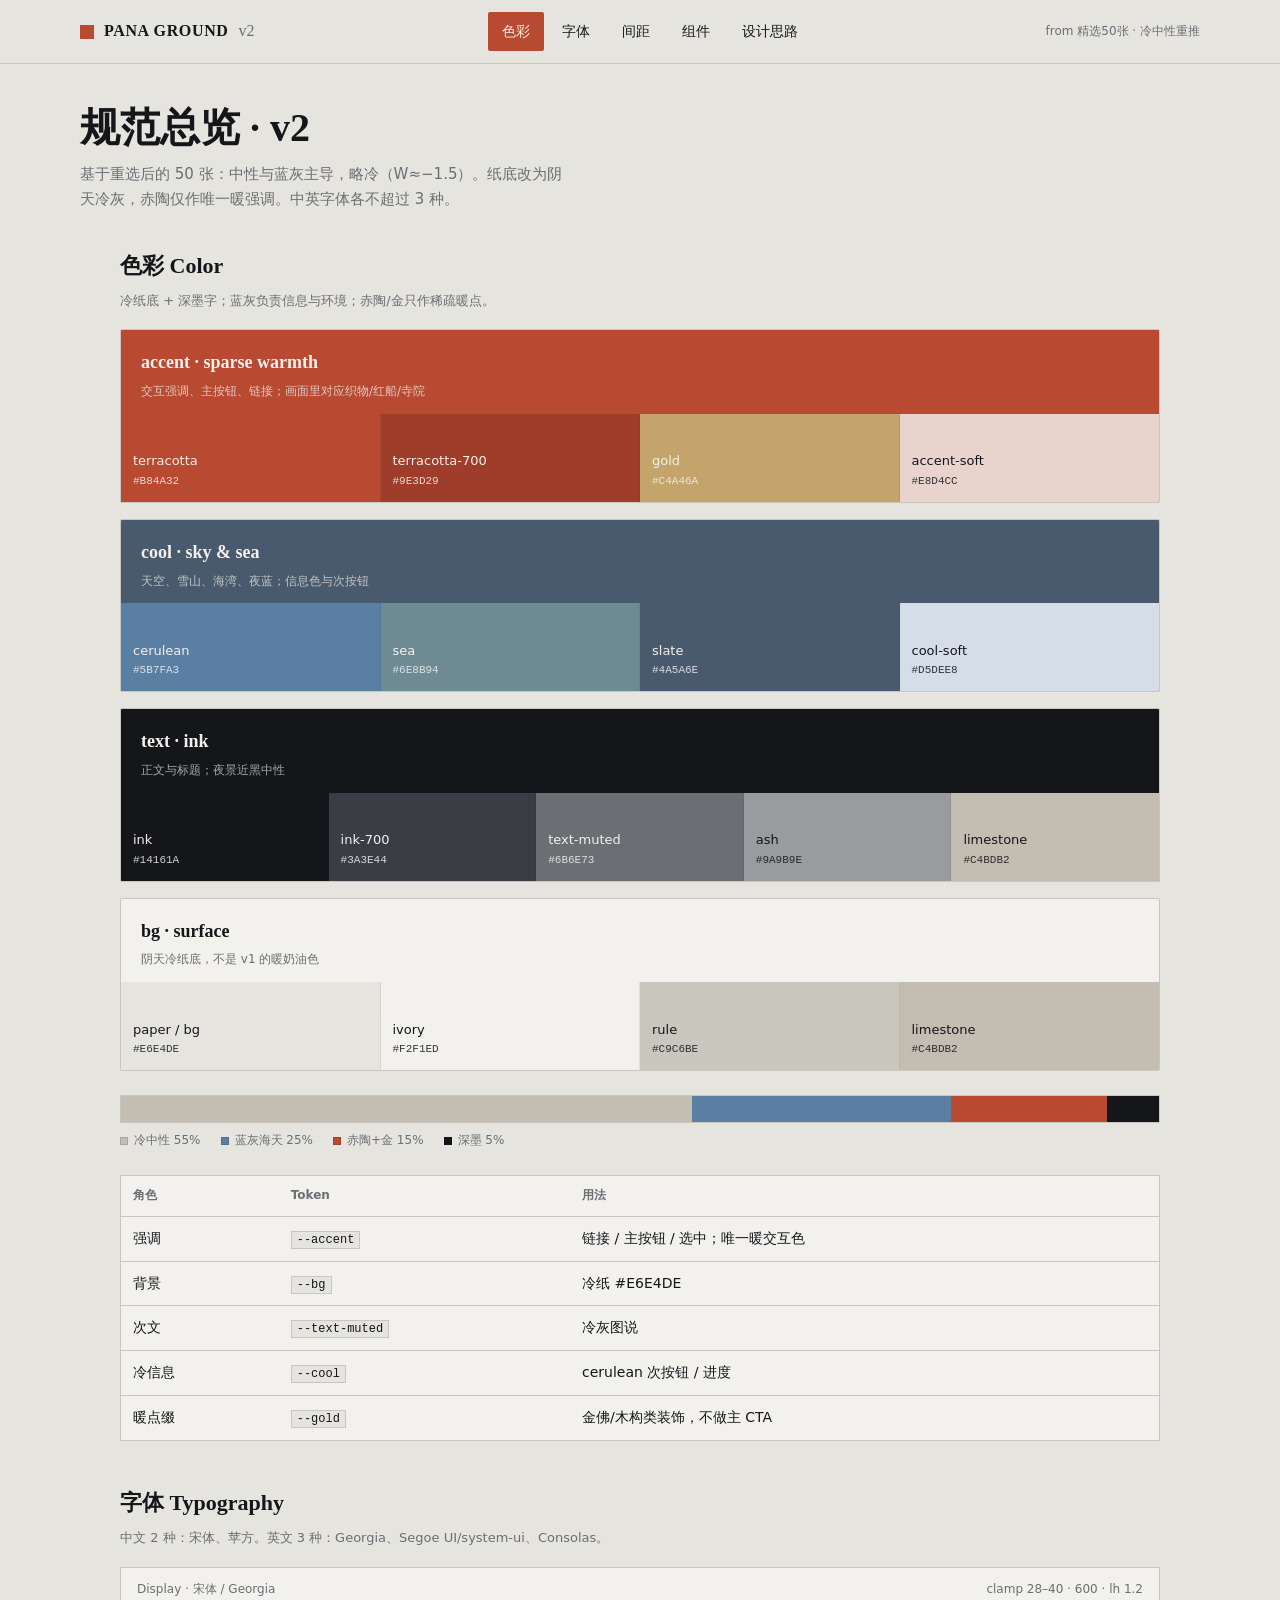
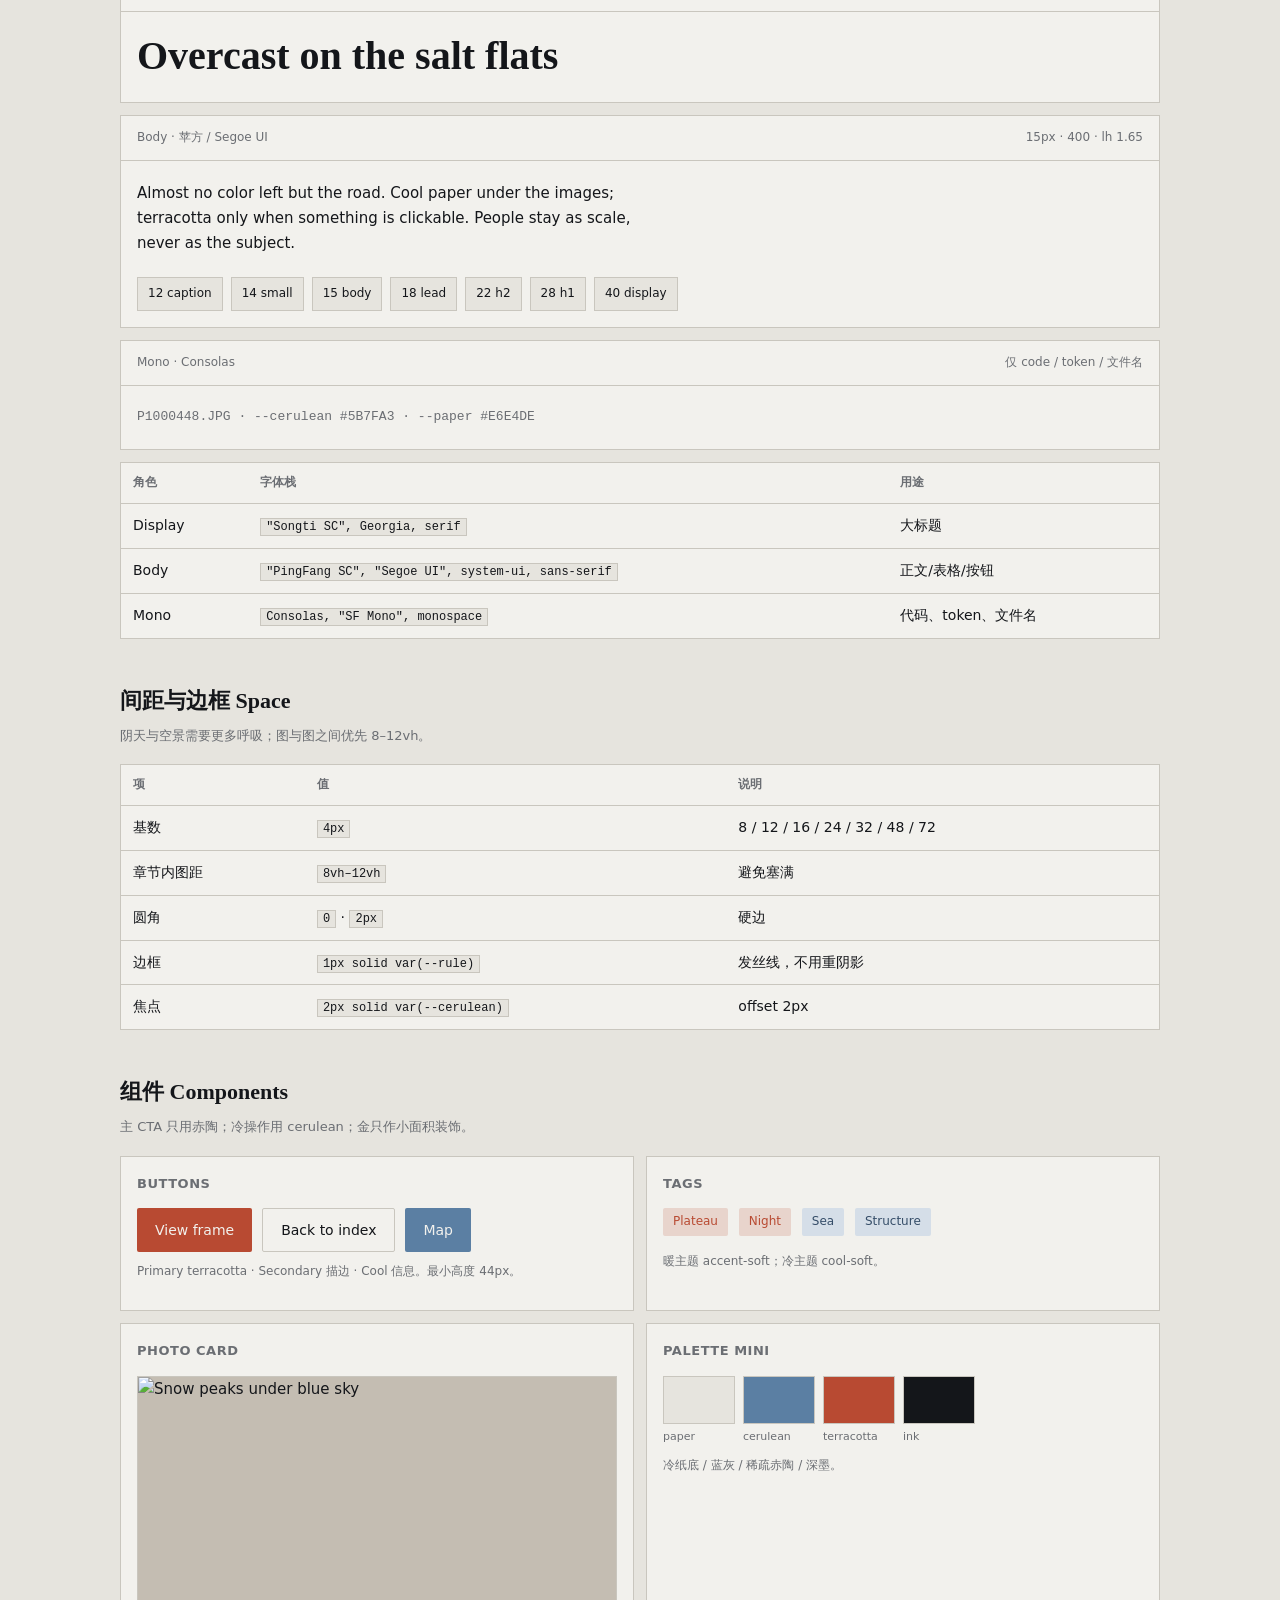
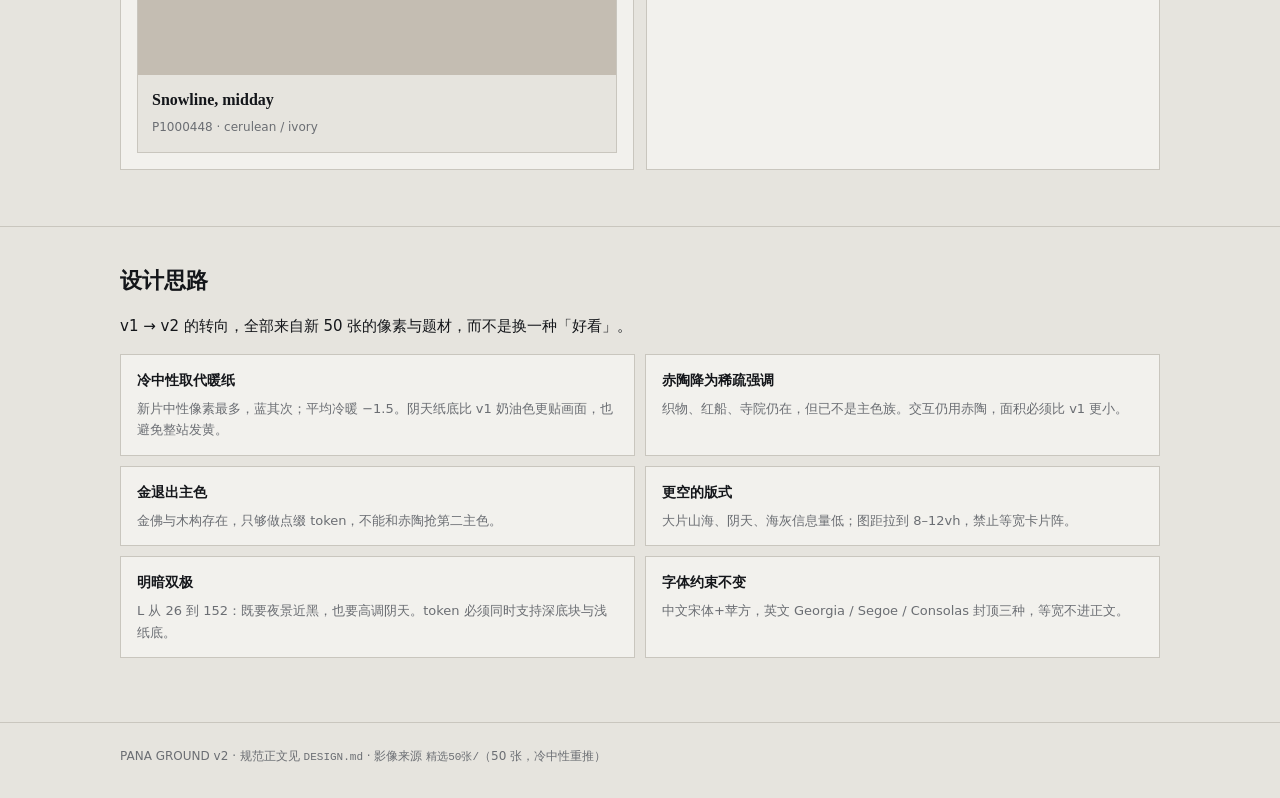
==== design-system.html @ 98caa3ed "Publish portfolio site and PANA GROUND design system Share the dual-column portfolio, design tokens," ====
<!DOCTYPE html>
<html lang="zh-CN">
  <head>
    <meta charset="UTF-8" />
    <meta name="viewport" content="width=device-width, initial-scale=1" />
    <title>PANA GROUND v2 — Design System</title>
    <style>
      /* 中文 ≤3：宋体、苹方；英文 ≤3：Georgia、Segoe UI/system-ui、Consolas */
      :root {
        --ink: #14161a;
        --paper: #e6e4de;
        --ash: #9a9b9e;
        --limestone: #c4bdb2;
        --terracotta: #b84a32;
        --gold: #c4a46a;
        --cerulean: #5b7fa3;
        --sea: #6e8b94;
        --slate: #4a5a6e;
        --ivory: #f2f1ed;
        --text-muted: #6b6e73;
        --rule: #c9c6be;
        --accent-soft: #e8d4cc;
        --cool-soft: #d5dee8;

        --font-display: "Songti SC", Georgia, serif;
        --font-body: "PingFang SC", "Segoe UI", system-ui, sans-serif;
        --font-mono: Consolas, "SF Mono", ui-monospace, monospace;
      }

      * {
        box-sizing: border-box;
      }
      html {
        scroll-behavior: smooth;
      }
      @media (prefers-reduced-motion: reduce) {
        html {
          scroll-behavior: auto;
        }
        *,
        *::before,
        *::after {
          animation: none !important;
          transition: none !important;
        }
      }

      body {
        margin: 0;
        background: var(--paper);
        color: var(--ink);
        font-family: var(--font-body);
        font-size: 15px;
        line-height: 1.65;
        -webkit-font-smoothing: antialiased;
      }

      a {
        color: var(--terracotta);
        text-underline-offset: 3px;
      }
      a:focus-visible,
      button:focus-visible {
        outline: 2px solid var(--cerulean);
        outline-offset: 2px;
      }

      .wrap {
        max-width: 1120px;
        margin: 0 auto;
        padding: 0 20px;
      }
      @media (min-width: 768px) {
        .wrap {
          padding: 0 40px;
        }
      }

      .appbar {
        position: sticky;
        top: 0;
        z-index: 30;
        background: rgba(230, 228, 222, 0.96);
        backdrop-filter: blur(10px);
        border-bottom: 1px solid var(--rule);
      }
      .appbar-inner {
        display: flex;
        align-items: center;
        justify-content: space-between;
        gap: 16px;
        padding: 12px 0;
        flex-wrap: wrap;
      }
      .brand {
        display: flex;
        align-items: center;
        gap: 10px;
        font-family: var(--font-display);
        font-size: 16px;
        font-weight: 600;
        letter-spacing: 0.04em;
      }
      .brand-mark {
        width: 14px;
        height: 14px;
        background: var(--terracotta);
      }
      .tabs {
        display: flex;
        gap: 4px;
        flex-wrap: wrap;
      }
      .tabs a {
        font-size: 14px;
        color: var(--ink);
        text-decoration: none;
        padding: 8px 14px;
        border-radius: 2px;
        min-height: 36px;
        display: inline-flex;
        align-items: center;
      }
      .tabs a:hover {
        background: rgba(20, 22, 26, 0.06);
      }
      .tabs a.is-active {
        background: var(--terracotta);
        color: var(--ivory);
      }
      .appbar-note {
        font-size: 12px;
        color: var(--text-muted);
      }

      .page-head {
        padding: 40px 0 28px;
      }
      .page-head h1 {
        font-family: var(--font-display);
        font-size: clamp(28px, 5vw, 40px);
        font-weight: 600;
        margin: 0 0 10px;
        line-height: 1.2;
      }
      .page-head p {
        margin: 0;
        color: var(--text-muted);
        max-width: 52ch;
      }

      .band {
        border: 1px solid var(--rule);
        border-radius: 2px;
        margin-bottom: 16px;
        overflow: hidden;
        background: var(--ivory);
      }
      .band-head {
        padding: 18px 20px 12px;
        font-family: var(--font-display);
        font-size: 18px;
        font-weight: 600;
      }
      .band-head small {
        display: block;
        margin-top: 4px;
        font-family: var(--font-body);
        font-size: 12px;
        font-weight: 400;
        color: var(--text-muted);
      }
      .band-strip {
        display: flex;
        flex-wrap: wrap;
        gap: 0;
      }
      .chip {
        flex: 1 1 110px;
        min-width: 110px;
        min-height: 88px;
        padding: 14px 12px 12px;
        display: flex;
        flex-direction: column;
        justify-content: flex-end;
        gap: 2px;
        border-right: 1px solid rgba(20, 22, 26, 0.08);
      }
      .chip:last-child {
        border-right: none;
      }
      .chip-name {
        font-size: 13px;
        font-weight: 500;
        line-height: 1.25;
      }
      .chip-hex {
        font-family: var(--font-mono);
        font-size: 11px;
        opacity: 0.85;
      }
      .chip.on-dark {
        color: var(--ivory);
      }
      .chip.on-light {
        color: var(--ink);
      }

      .band.warm {
        background: var(--terracotta);
      }
      .band.warm .band-head {
        color: var(--ivory);
      }
      .band.warm .band-head small {
        color: rgba(242, 241, 237, 0.75);
      }

      .band.ink {
        background: #14161a;
      }
      .band.ink .band-head {
        color: var(--ivory);
      }
      .band.ink .band-head small {
        color: rgba(242, 241, 237, 0.65);
      }

      .band.cool {
        background: var(--slate);
      }
      .band.cool .band-head {
        color: var(--ivory);
      }
      .band.cool .band-head small {
        color: rgba(242, 241, 237, 0.7);
      }

      .band.neutral {
        background: var(--ivory);
      }
      .band.neutral .band-head {
        color: var(--ink);
      }

      .ratio-bar {
        display: flex;
        height: 28px;
        border: 1px solid var(--rule);
        margin: 24px 0 8px;
        overflow: hidden;
      }
      .ratio-labels {
        display: flex;
        flex-wrap: wrap;
        gap: 12px 20px;
        font-size: 12px;
        color: var(--text-muted);
      }
      .dot {
        display: inline-block;
        width: 8px;
        height: 8px;
        margin-right: 6px;
        border: 1px solid rgba(20, 22, 26, 0.15);
        vertical-align: middle;
      }

      section.block {
        padding: 36px 0 8px;
      }
      .section-title {
        font-family: var(--font-display);
        font-size: 22px;
        font-weight: 600;
        margin: 0 0 6px;
      }
      .section-sub {
        margin: 0 0 18px;
        color: var(--text-muted);
        font-size: 13px;
      }

      .type-block {
        border: 1px solid var(--rule);
        background: var(--ivory);
        margin-bottom: 12px;
      }
      .type-block-head {
        display: flex;
        justify-content: space-between;
        gap: 12px;
        flex-wrap: wrap;
        padding: 12px 16px;
        border-bottom: 1px solid var(--rule);
        font-size: 12px;
        color: var(--text-muted);
      }
      .type-block-body {
        padding: 20px 16px 22px;
      }
      .sample-display {
        font-family: var(--font-display);
        font-size: clamp(28px, 4vw, 40px);
        font-weight: 600;
        line-height: 1.2;
        margin: 0;
      }
      .sample-body {
        margin: 0;
        max-width: 56ch;
      }
      .sample-mono {
        margin: 0;
        font-family: var(--font-mono);
        font-size: 13px;
        color: var(--text-muted);
      }
      .scale-row {
        display: flex;
        flex-wrap: wrap;
        gap: 8px;
        padding: 0 16px 16px;
      }
      .scale-row span {
        font-size: 12px;
        border: 1px solid var(--rule);
        padding: 6px 10px;
        background: var(--paper);
      }

      .grid-2 {
        display: grid;
        grid-template-columns: 1fr;
        gap: 12px;
      }
      @media (min-width: 800px) {
        .grid-2 {
          grid-template-columns: 1fr 1fr;
        }
      }
      .panel {
        border: 1px solid var(--rule);
        background: var(--ivory);
        padding: 16px;
      }
      .panel h3 {
        margin: 0 0 14px;
        font-size: 13px;
        font-weight: 600;
        letter-spacing: 0.04em;
        color: var(--text-muted);
      }
      .btn-row {
        display: flex;
        flex-wrap: wrap;
        gap: 10px;
      }
      .btn {
        appearance: none;
        border: none;
        cursor: pointer;
        font-family: var(--font-body);
        font-size: 14px;
        padding: 10px 18px;
        min-height: 44px;
        border-radius: 2px;
      }
      .btn-primary {
        background: var(--terracotta);
        color: var(--ivory);
      }
      .btn-primary:hover {
        background: #9e3d29;
      }
      .btn-secondary {
        background: transparent;
        color: var(--ink);
        border: 1px solid var(--rule);
      }
      .btn-secondary:hover {
        border-color: var(--ink);
      }
      .btn-cool {
        background: var(--cerulean);
        color: var(--ivory);
      }
      .chip-tag {
        display: inline-block;
        padding: 4px 10px;
        border-radius: 2px;
        font-size: 12px;
        margin: 0 6px 6px 0;
        background: var(--accent-soft);
        color: var(--terracotta);
      }
      .chip-tag.cool {
        background: var(--cool-soft);
        color: #354d68;
      }
      .caption {
        font-size: 12px;
        color: var(--text-muted);
        margin-top: 10px;
      }
      .photo-card {
        border: 1px solid var(--rule);
        background: var(--paper);
      }
      .photo-card img {
        display: block;
        width: 100%;
        aspect-ratio: 16 / 10;
        object-fit: cover;
        background: var(--limestone);
      }
      .photo-card-body {
        padding: 12px 14px 14px;
      }
      .photo-card-title {
        font-family: var(--font-display);
        font-weight: 600;
        font-size: 16px;
        margin: 0 0 4px;
      }
      .swatch-row {
        display: flex;
        flex-wrap: wrap;
        gap: 8px;
      }
      .mini-swatch {
        width: 72px;
      }
      .mini-swatch .box {
        height: 48px;
        border: 1px solid var(--rule);
      }
      .mini-swatch span {
        display: block;
        font-size: 11px;
        color: var(--text-muted);
        margin-top: 4px;
      }

      .table-wrap {
        overflow-x: auto;
      }
      table.spec {
        width: 100%;
        border-collapse: collapse;
        font-size: 14px;
        background: var(--ivory);
        border: 1px solid var(--rule);
      }
      table.spec th,
      table.spec td {
        text-align: left;
        padding: 10px 12px;
        border-bottom: 1px solid var(--rule);
        vertical-align: top;
      }
      table.spec th {
        font-size: 12px;
        font-weight: 600;
        color: var(--text-muted);
      }
      table.spec code {
        font-family: var(--font-mono);
        font-size: 12px;
        background: var(--paper);
        border: 1px solid var(--rule);
        padding: 1px 5px;
      }

      .rationale {
        margin: 48px 0 64px;
        border-top: 1px solid var(--rule);
        padding-top: 36px;
      }
      .rationale h2 {
        font-family: var(--font-display);
        font-size: 22px;
        font-weight: 600;
        margin: 0 0 8px;
      }
      .rationale > p {
        margin: 0 0 20px;
        color: var(--text-muted);
        max-width: 58ch;
      }
      .idea-list {
        display: grid;
        grid-template-columns: 1fr;
        gap: 10px;
      }
      @media (min-width: 700px) {
        .idea-list {
          grid-template-columns: 1fr 1fr;
        }
      }
      .idea {
        border: 1px solid var(--rule);
        background: var(--ivory);
        padding: 14px 16px;
      }
      .idea h3 {
        margin: 0 0 6px;
        font-size: 14px;
        font-weight: 600;
      }
      .idea p {
        margin: 0;
        font-size: 13px;
        color: var(--text-muted);
      }

      footer {
        border-top: 1px solid var(--rule);
        padding: 24px 0 40px;
        font-size: 12px;
        color: var(--text-muted);
      }
      footer code {
        font-family: var(--font-mono);
        font-size: 11px;
      }
    </style>
  </head>
  <body>
    <header class="appbar">
      <div class="wrap appbar-inner">
        <div class="brand">
          <span class="brand-mark" aria-hidden="true"></span>PANA GROUND <span style="font-weight:500;color:var(--text-muted);letter-spacing:0">v2</span>
        </div>
        <nav class="tabs" aria-label="规范目录">
          <a class="is-active" href="#color">色彩</a>
          <a href="#type">字体</a>
          <a href="#space">间距</a>
          <a href="#comp">组件</a>
          <a href="#rationale">设计思路</a>
        </nav>
        <div class="appbar-note">from 精选50张 · 冷中性重推</div>
      </div>
    </header>

    <main>
      <div class="wrap page-head">
        <h1>规范总览 · v2</h1>
        <p>
          基于重选后的 50 张：中性与蓝灰主导，略冷（W≈−1.5）。纸底改为阴天冷灰，赤陶仅作唯一暖强调。中英字体各不超过 3 种。
        </p>
      </div>

      <section id="color" class="block" style="padding-top: 8px">
        <div class="wrap">
          <h2 class="section-title">色彩 Color</h2>
          <p class="section-sub">冷纸底 + 深墨字；蓝灰负责信息与环境；赤陶/金只作稀疏暖点。</p>

          <div class="band warm">
            <div class="band-head">
              accent · sparse warmth
              <small>交互强调、主按钮、链接；画面里对应织物/红船/寺院</small>
            </div>
            <div class="band-strip">
              <div class="chip on-dark" style="background: #b84a32">
                <div class="chip-name">terracotta</div>
                <div class="chip-hex">#B84A32</div>
              </div>
              <div class="chip on-dark" style="background: #9e3d29">
                <div class="chip-name">terracotta-700</div>
                <div class="chip-hex">#9E3D29</div>
              </div>
              <div class="chip on-dark" style="background: #c4a46a">
                <div class="chip-name">gold</div>
                <div class="chip-hex">#C4A46A</div>
              </div>
              <div class="chip on-light" style="background: #e8d4cc">
                <div class="chip-name">accent-soft</div>
                <div class="chip-hex">#E8D4CC</div>
              </div>
            </div>
          </div>

          <div class="band cool">
            <div class="band-head">
              cool · sky &amp; sea
              <small>天空、雪山、海湾、夜蓝；信息色与次按钮</small>
            </div>
            <div class="band-strip">
              <div class="chip on-dark" style="background: #5b7fa3">
                <div class="chip-name">cerulean</div>
                <div class="chip-hex">#5B7FA3</div>
              </div>
              <div class="chip on-dark" style="background: #6e8b94">
                <div class="chip-name">sea</div>
                <div class="chip-hex">#6E8B94</div>
              </div>
              <div class="chip on-dark" style="background: #4a5a6e">
                <div class="chip-name">slate</div>
                <div class="chip-hex">#4A5A6E</div>
              </div>
              <div class="chip on-light" style="background: #d5dee8">
                <div class="chip-name">cool-soft</div>
                <div class="chip-hex">#D5DEE8</div>
              </div>
            </div>
          </div>

          <div class="band ink">
            <div class="band-head">
              text · ink
              <small>正文与标题；夜景近黑中性</small>
            </div>
            <div class="band-strip">
              <div class="chip on-dark" style="background: #14161a">
                <div class="chip-name">ink</div>
                <div class="chip-hex">#14161A</div>
              </div>
              <div class="chip on-dark" style="background: #3a3e44">
                <div class="chip-name">ink-700</div>
                <div class="chip-hex">#3A3E44</div>
              </div>
              <div class="chip on-dark" style="background: #6b6e73">
                <div class="chip-name">text-muted</div>
                <div class="chip-hex">#6B6E73</div>
              </div>
              <div class="chip on-light" style="background: #9a9b9e">
                <div class="chip-name">ash</div>
                <div class="chip-hex">#9A9B9E</div>
              </div>
              <div class="chip on-light" style="background: #c4bdb2">
                <div class="chip-name">limestone</div>
                <div class="chip-hex">#C4BDB2</div>
              </div>
            </div>
          </div>

          <div class="band neutral">
            <div class="band-head">
              bg · surface
              <small>阴天冷纸底，不是 v1 的暖奶油色</small>
            </div>
            <div class="band-strip">
              <div class="chip on-light" style="background: #e6e4de">
                <div class="chip-name">paper / bg</div>
                <div class="chip-hex">#E6E4DE</div>
              </div>
              <div class="chip on-light" style="background: #f2f1ed">
                <div class="chip-name">ivory</div>
                <div class="chip-hex">#F2F1ED</div>
              </div>
              <div class="chip on-light" style="background: #c9c6be">
                <div class="chip-name">rule</div>
                <div class="chip-hex">#C9C6BE</div>
              </div>
              <div class="chip on-light" style="background: #c4bdb2">
                <div class="chip-name">limestone</div>
                <div class="chip-hex">#C4BDB2</div>
              </div>
            </div>
          </div>

          <div class="ratio-bar" role="img" aria-label="用色比例">
            <div style="width: 55%; background: #c4bdb2"></div>
            <div style="width: 25%; background: #5b7fa3"></div>
            <div style="width: 15%; background: #b84a32"></div>
            <div style="width: 5%; background: #14161a"></div>
          </div>
          <div class="ratio-labels">
            <span><i class="dot" style="background: #c4bdb2"></i>冷中性 55%</span>
            <span><i class="dot" style="background: #5b7fa3"></i>蓝灰海天 25%</span>
            <span><i class="dot" style="background: #b84a32"></i>赤陶+金 15%</span>
            <span><i class="dot" style="background: #14161a"></i>深墨 5%</span>
          </div>

          <div class="table-wrap" style="margin-top: 24px">
            <table class="spec">
              <thead>
                <tr>
                  <th>角色</th>
                  <th>Token</th>
                  <th>用法</th>
                </tr>
              </thead>
              <tbody>
                <tr>
                  <td>强调</td>
                  <td><code>--accent</code></td>
                  <td>链接 / 主按钮 / 选中；唯一暖交互色</td>
                </tr>
                <tr>
                  <td>背景</td>
                  <td><code>--bg</code></td>
                  <td>冷纸 #E6E4DE</td>
                </tr>
                <tr>
                  <td>次文</td>
                  <td><code>--text-muted</code></td>
                  <td>冷灰图说</td>
                </tr>
                <tr>
                  <td>冷信息</td>
                  <td><code>--cool</code></td>
                  <td>cerulean 次按钮 / 进度</td>
                </tr>
                <tr>
                  <td>暖点缀</td>
                  <td><code>--gold</code></td>
                  <td>金佛/木构类装饰，不做主 CTA</td>
                </tr>
              </tbody>
            </table>
          </div>
        </div>
      </section>

      <section id="type" class="block">
        <div class="wrap">
          <h2 class="section-title">字体 Typography</h2>
          <p class="section-sub">中文 2 种：宋体、苹方。英文 3 种：Georgia、Segoe UI/system-ui、Consolas。</p>

          <div class="type-block">
            <div class="type-block-head">
              <span>Display · 宋体 / Georgia</span>
              <span>clamp 28–40 · 600 · lh 1.2</span>
            </div>
            <div class="type-block-body">
              <p class="sample-display">Overcast on the salt flats</p>
            </div>
          </div>

          <div class="type-block">
            <div class="type-block-head">
              <span>Body · 苹方 / Segoe UI</span>
              <span>15px · 400 · lh 1.65</span>
            </div>
            <div class="type-block-body">
              <p class="sample-body">
                Almost no color left but the road. Cool paper under the images; terracotta only when
                something is clickable. People stay as scale, never as the subject.
              </p>
            </div>
            <div class="scale-row">
              <span>12 caption</span><span>14 small</span><span>15 body</span>
              <span>18 lead</span><span>22 h2</span><span>28 h1</span><span>40 display</span>
            </div>
          </div>

          <div class="type-block">
            <div class="type-block-head">
              <span>Mono · Consolas</span>
              <span>仅 code / token / 文件名</span>
            </div>
            <div class="type-block-body">
              <p class="sample-mono">P1000448.JPG · --cerulean #5B7FA3 · --paper #E6E4DE</p>
            </div>
          </div>

          <div class="table-wrap">
            <table class="spec">
              <thead>
                <tr>
                  <th>角色</th>
                  <th>字体栈</th>
                  <th>用途</th>
                </tr>
              </thead>
              <tbody>
                <tr>
                  <td>Display</td>
                  <td><code>"Songti SC", Georgia, serif</code></td>
                  <td>大标题</td>
                </tr>
                <tr>
                  <td>Body</td>
                  <td><code>"PingFang SC", "Segoe UI", system-ui, sans-serif</code></td>
                  <td>正文/表格/按钮</td>
                </tr>
                <tr>
                  <td>Mono</td>
                  <td><code>Consolas, "SF Mono", monospace</code></td>
                  <td>代码、token、文件名</td>
                </tr>
              </tbody>
            </table>
          </div>
        </div>
      </section>

      <section id="space" class="block">
        <div class="wrap">
          <h2 class="section-title">间距与边框 Space</h2>
          <p class="section-sub">阴天与空景需要更多呼吸；图与图之间优先 8–12vh。</p>
          <div class="table-wrap">
            <table class="spec">
              <thead>
                <tr>
                  <th>项</th>
                  <th>值</th>
                  <th>说明</th>
                </tr>
              </thead>
              <tbody>
                <tr>
                  <td>基数</td>
                  <td><code>4px</code></td>
                  <td>8 / 12 / 16 / 24 / 32 / 48 / 72</td>
                </tr>
                <tr>
                  <td>章节内图距</td>
                  <td><code>8vh–12vh</code></td>
                  <td>避免塞满</td>
                </tr>
                <tr>
                  <td>圆角</td>
                  <td><code>0</code> · <code>2px</code></td>
                  <td>硬边</td>
                </tr>
                <tr>
                  <td>边框</td>
                  <td><code>1px solid var(--rule)</code></td>
                  <td>发丝线，不用重阴影</td>
                </tr>
                <tr>
                  <td>焦点</td>
                  <td><code>2px solid var(--cerulean)</code></td>
                  <td>offset 2px</td>
                </tr>
              </tbody>
            </table>
          </div>
        </div>
      </section>

      <section id="comp" class="block">
        <div class="wrap">
          <h2 class="section-title">组件 Components</h2>
          <p class="section-sub">主 CTA 只用赤陶；冷操作用 cerulean；金只作小面积装饰。</p>
          <div class="grid-2">
            <div class="panel">
              <h3>BUTTONS</h3>
              <div class="btn-row">
                <button type="button" class="btn btn-primary">View frame</button>
                <button type="button" class="btn btn-secondary">Back to index</button>
                <button type="button" class="btn btn-cool">Map</button>
              </div>
              <p class="caption">Primary terracotta · Secondary 描边 · Cool 信息。最小高度 44px。</p>
            </div>
            <div class="panel">
              <h3>TAGS</h3>
              <div>
                <span class="chip-tag">Plateau</span>
                <span class="chip-tag">Night</span>
                <span class="chip-tag cool">Sea</span>
                <span class="chip-tag cool">Structure</span>
              </div>
              <p class="caption">暖主题 accent-soft；冷主题 cool-soft。</p>
            </div>
            <div class="panel">
              <h3>PHOTO CARD</h3>
              <article class="photo-card">
                <img src="精选50张/P1000448.JPG" alt="Snow peaks under blue sky" />
                <div class="photo-card-body">
                  <div class="photo-card-title">Snowline, midday</div>
                  <div class="caption" style="margin-top: 0">P1000448 · cerulean / ivory</div>
                </div>
              </article>
            </div>
            <div class="panel">
              <h3>PALETTE MINI</h3>
              <div class="swatch-row">
                <div class="mini-swatch">
                  <div class="box" style="background: #e6e4de"></div>
                  <span>paper</span>
                </div>
                <div class="mini-swatch">
                  <div class="box" style="background: #5b7fa3"></div>
                  <span>cerulean</span>
                </div>
                <div class="mini-swatch">
                  <div class="box" style="background: #b84a32"></div>
                  <span>terracotta</span>
                </div>
                <div class="mini-swatch">
                  <div class="box" style="background: #14161a"></div>
                  <span>ink</span>
                </div>
              </div>
              <p class="caption">冷纸底 / 蓝灰 / 稀疏赤陶 / 深墨。</p>
            </div>
          </div>
        </div>
      </section>

      <section id="rationale" class="rationale">
        <div class="wrap">
          <h2>设计思路</h2>
          <p>v1 → v2 的转向，全部来自新 50 张的像素与题材，而不是换一种「好看」。</p>
          <div class="idea-list">
            <div class="idea">
              <h3>冷中性取代暖纸</h3>
              <p>新片中性像素最多，蓝其次；平均冷暖 −1.5。阴天纸底比 v1 奶油色更贴画面，也避免整站发黄。</p>
            </div>
            <div class="idea">
              <h3>赤陶降为稀疏强调</h3>
              <p>织物、红船、寺院仍在，但已不是主色族。交互仍用赤陶，面积必须比 v1 更小。</p>
            </div>
            <div class="idea">
              <h3>金退出主色</h3>
              <p>金佛与木构存在，只够做点缀 token，不能和赤陶抢第二主色。</p>
            </div>
            <div class="idea">
              <h3>更空的版式</h3>
              <p>大片山海、阴天、海灰信息量低；图距拉到 8–12vh，禁止等宽卡片阵。</p>
            </div>
            <div class="idea">
              <h3>明暗双极</h3>
              <p>L 从 26 到 152：既要夜景近黑，也要高调阴天。token 必须同时支持深底块与浅纸底。</p>
            </div>
            <div class="idea">
              <h3>字体约束不变</h3>
              <p>中文宋体+苹方，英文 Georgia / Segoe / Consolas 封顶三种，等宽不进正文。</p>
            </div>
          </div>
        </div>
      </section>
    </main>

    <footer>
      <div class="wrap">
        PANA GROUND v2 · 规范正文见 <code>DESIGN.md</code> · 影像来源
        <code>精选50张/</code>（50 张，冷中性重推）
      </div>
    </footer>
  </body>
</html>
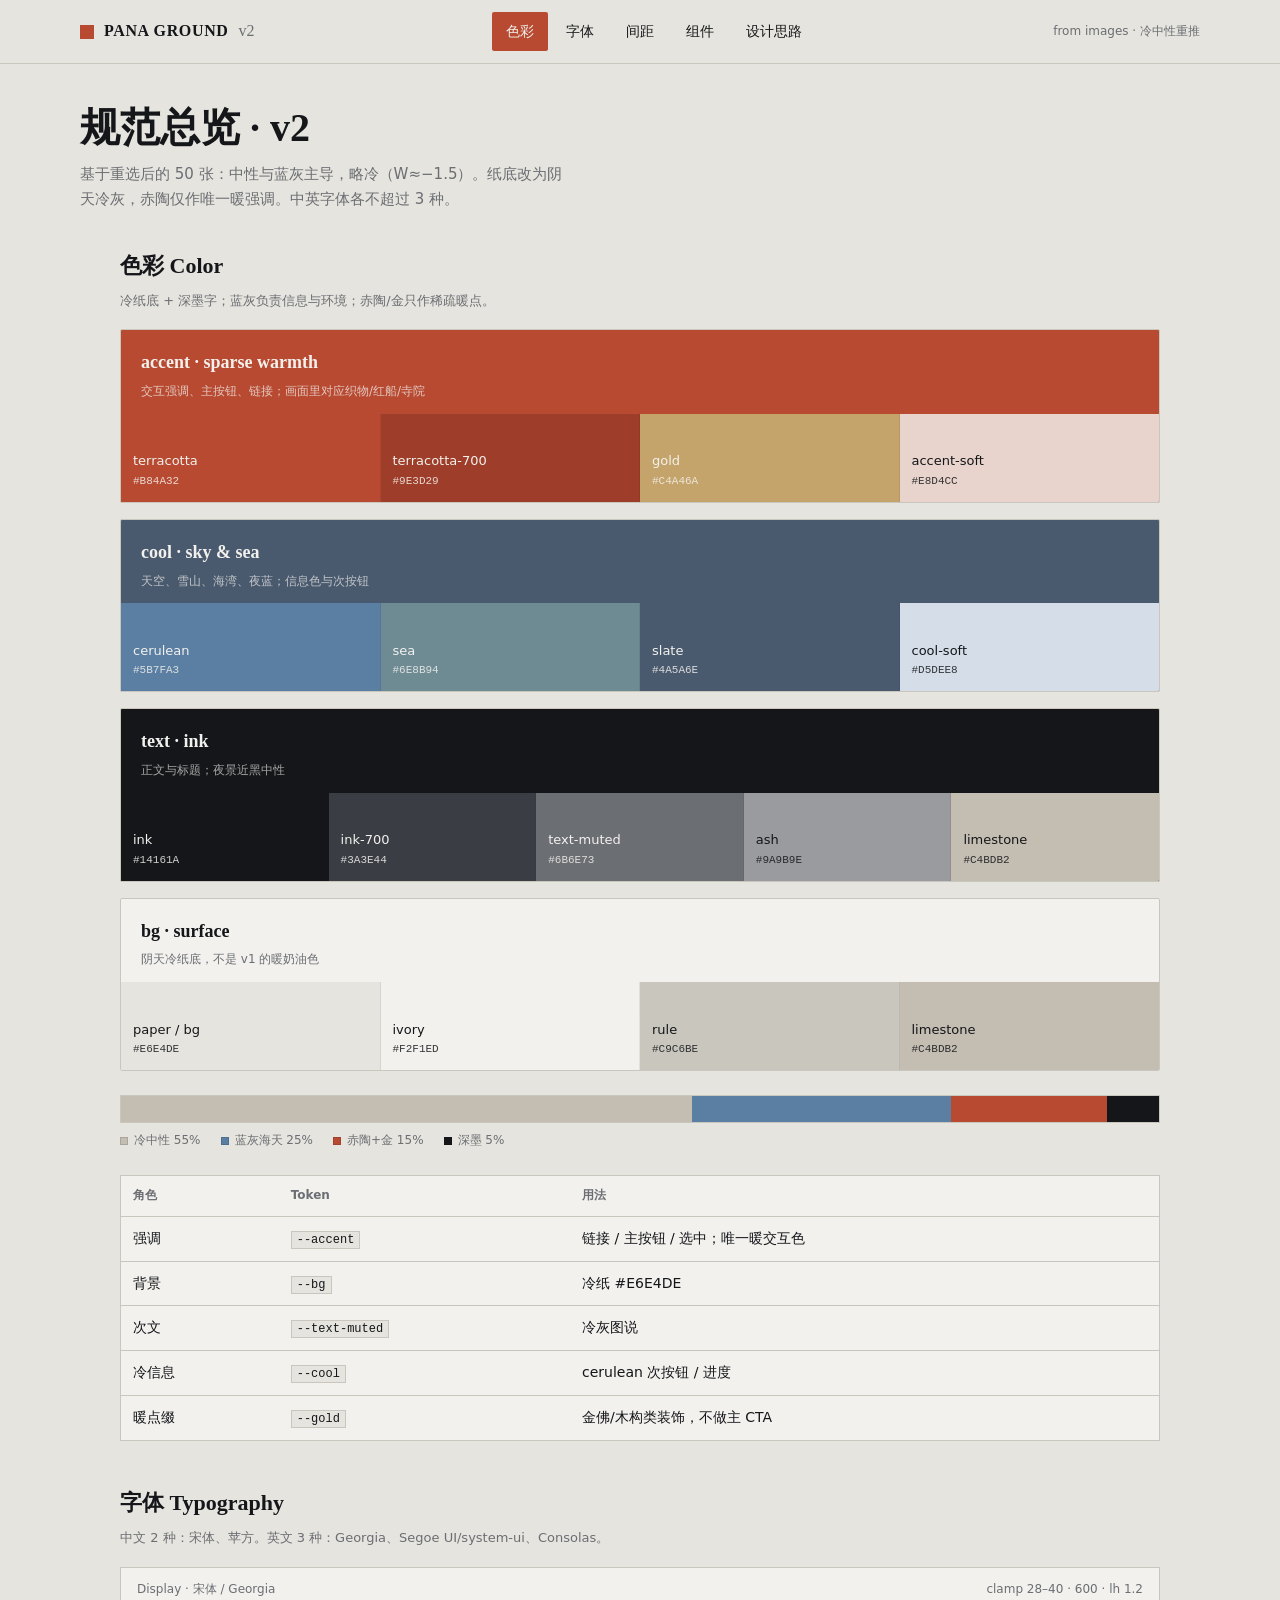
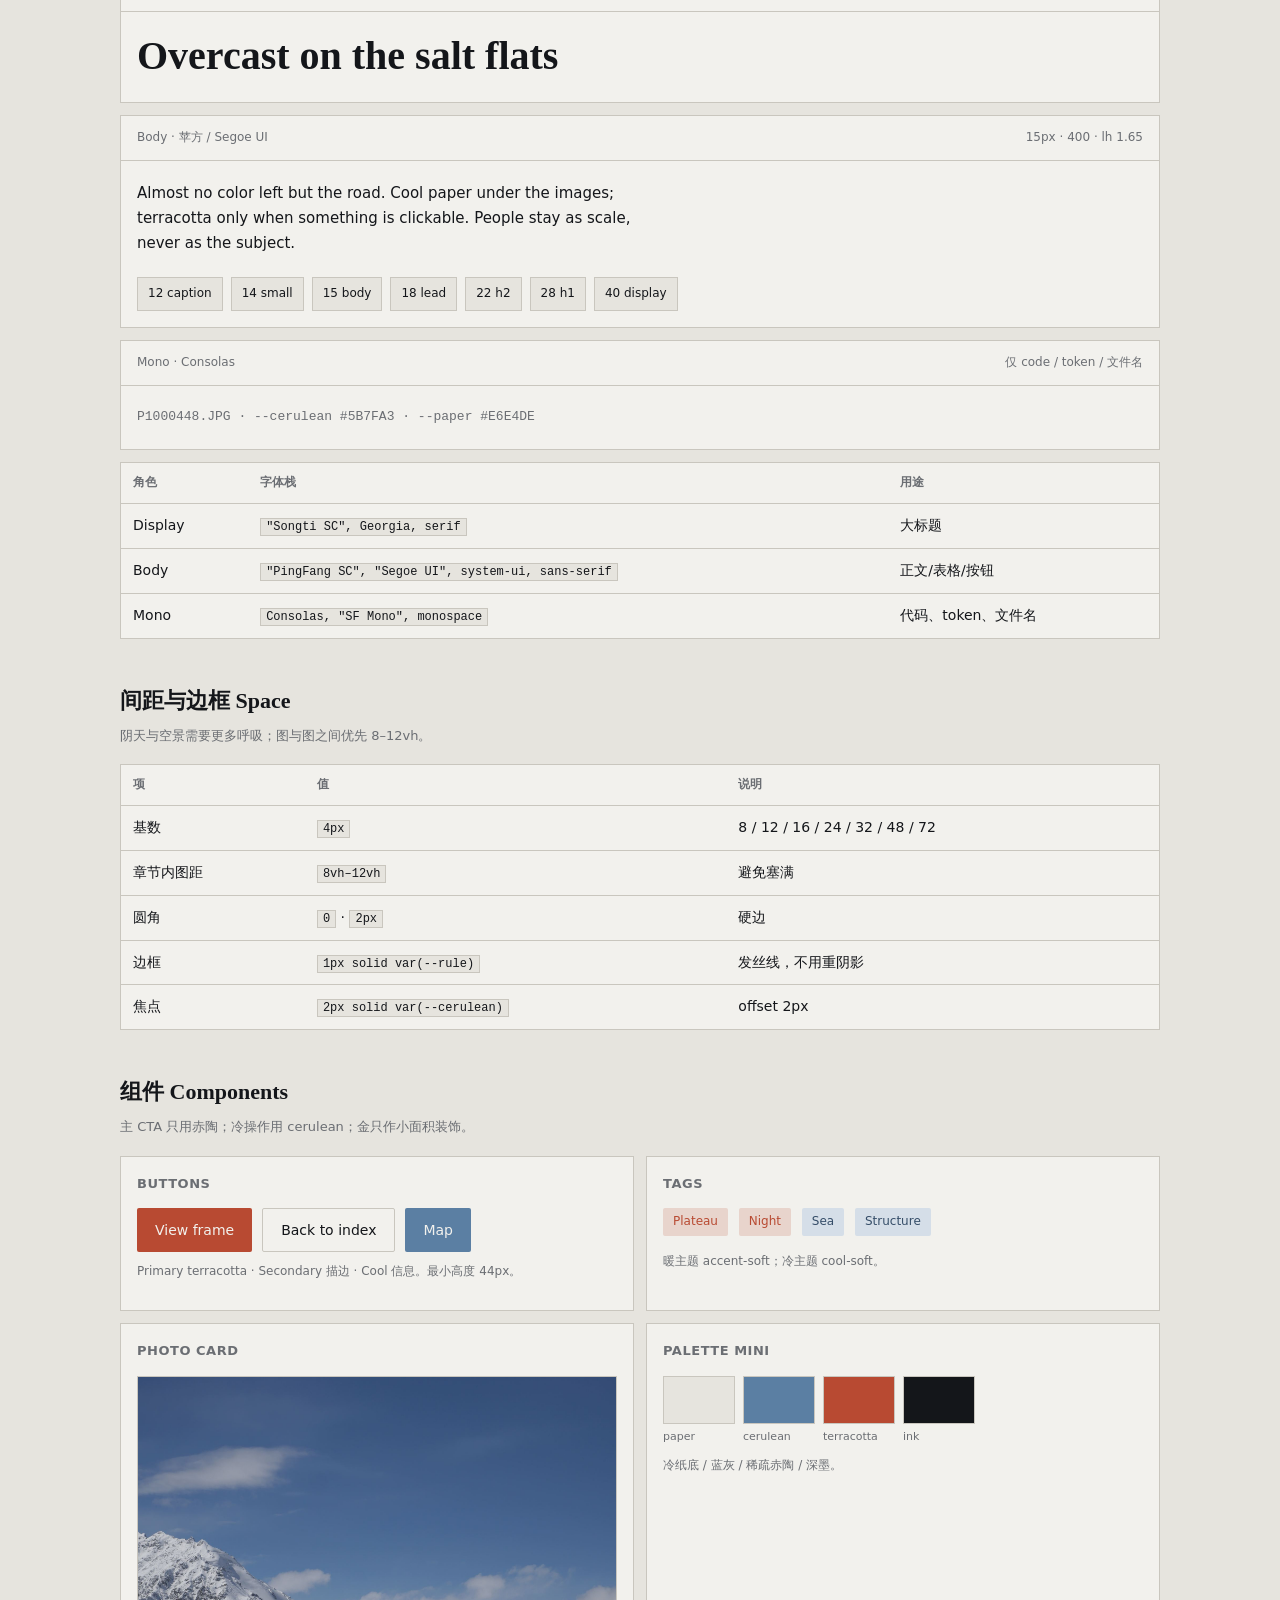
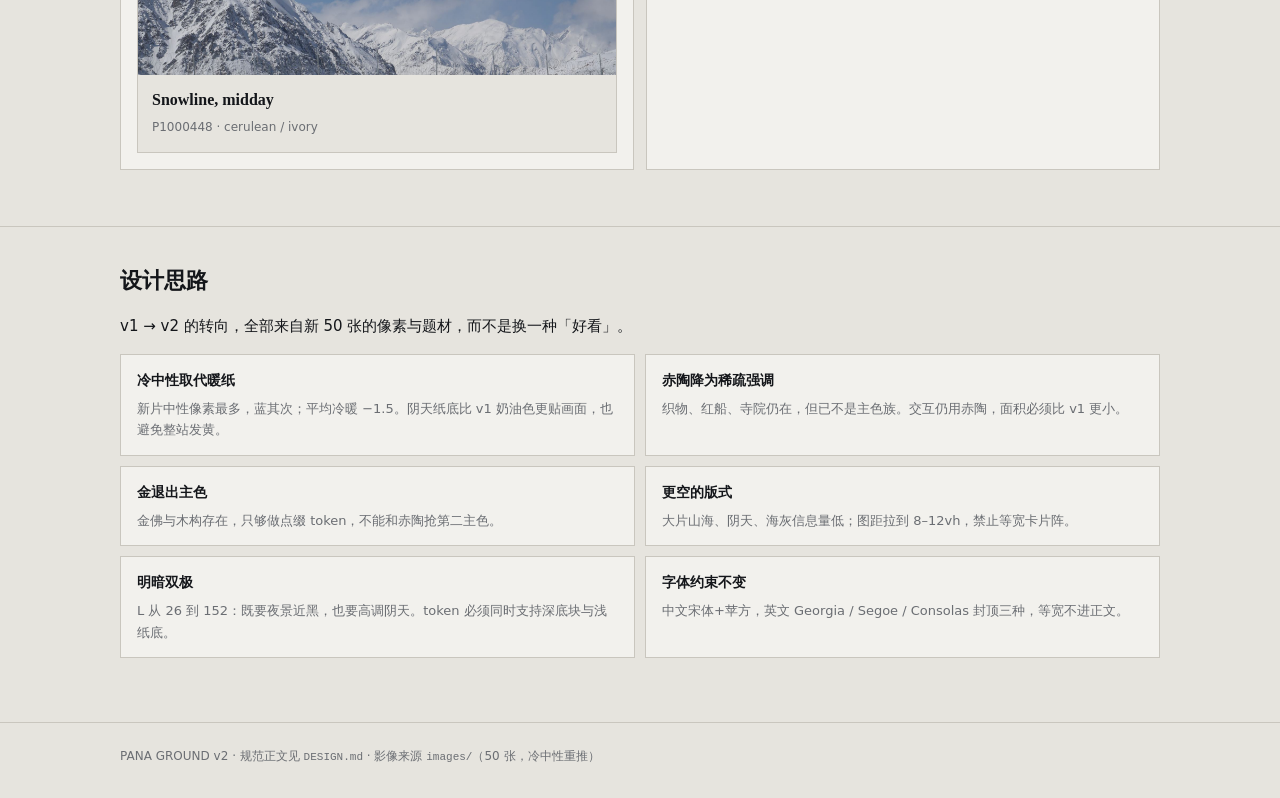
==== commit 5485c06f: "Serve photos from ASCII images/ path Chinese folder names broke GitHub Pages image URLs. Rename the " ====
--- a/design-system.html
+++ b/design-system.html
@@ -1,936 +1,936 @@
-<!DOCTYPE html>
-<html lang="zh-CN">
-  <head>
-    <meta charset="UTF-8" />
-    <meta name="viewport" content="width=device-width, initial-scale=1" />
-    <title>PANA GROUND v2 — Design System</title>
-    <style>
-      /* 中文 ≤3：宋体、苹方；英文 ≤3：Georgia、Segoe UI/system-ui、Consolas */
-      :root {
-        --ink: #14161a;
-        --paper: #e6e4de;
-        --ash: #9a9b9e;
-        --limestone: #c4bdb2;
-        --terracotta: #b84a32;
-        --gold: #c4a46a;
-        --cerulean: #5b7fa3;
-        --sea: #6e8b94;
-        --slate: #4a5a6e;
-        --ivory: #f2f1ed;
-        --text-muted: #6b6e73;
-        --rule: #c9c6be;
-        --accent-soft: #e8d4cc;
-        --cool-soft: #d5dee8;
-
-        --font-display: "Songti SC", Georgia, serif;
-        --font-body: "PingFang SC", "Segoe UI", system-ui, sans-serif;
-        --font-mono: Consolas, "SF Mono", ui-monospace, monospace;
-      }
-
-      * {
-        box-sizing: border-box;
-      }
-      html {
-        scroll-behavior: smooth;
-      }
-      @media (prefers-reduced-motion: reduce) {
-        html {
-          scroll-behavior: auto;
-        }
-        *,
-        *::before,
-        *::after {
-          animation: none !important;
-          transition: none !important;
-        }
-      }
-
-      body {
-        margin: 0;
-        background: var(--paper);
-        color: var(--ink);
-        font-family: var(--font-body);
-        font-size: 15px;
-        line-height: 1.65;
-        -webkit-font-smoothing: antialiased;
-      }
-
-      a {
-        color: var(--terracotta);
-        text-underline-offset: 3px;
-      }
-      a:focus-visible,
-      button:focus-visible {
-        outline: 2px solid var(--cerulean);
-        outline-offset: 2px;
-      }
-
-      .wrap {
-        max-width: 1120px;
-        margin: 0 auto;
-        padding: 0 20px;
-      }
-      @media (min-width: 768px) {
-        .wrap {
-          padding: 0 40px;
-        }
-      }
-
-      .appbar {
-        position: sticky;
-        top: 0;
-        z-index: 30;
-        background: rgba(230, 228, 222, 0.96);
-        backdrop-filter: blur(10px);
-        border-bottom: 1px solid var(--rule);
-      }
-      .appbar-inner {
-        display: flex;
-        align-items: center;
-        justify-content: space-between;
-        gap: 16px;
-        padding: 12px 0;
-        flex-wrap: wrap;
-      }
-      .brand {
-        display: flex;
-        align-items: center;
-        gap: 10px;
-        font-family: var(--font-display);
-        font-size: 16px;
-        font-weight: 600;
-        letter-spacing: 0.04em;
-      }
-      .brand-mark {
-        width: 14px;
-        height: 14px;
-        background: var(--terracotta);
-      }
-      .tabs {
-        display: flex;
-        gap: 4px;
-        flex-wrap: wrap;
-      }
-      .tabs a {
-        font-size: 14px;
-        color: var(--ink);
-        text-decoration: none;
-        padding: 8px 14px;
-        border-radius: 2px;
-        min-height: 36px;
-        display: inline-flex;
-        align-items: center;
-      }
-      .tabs a:hover {
-        background: rgba(20, 22, 26, 0.06);
-      }
-      .tabs a.is-active {
-        background: var(--terracotta);
-        color: var(--ivory);
-      }
-      .appbar-note {
-        font-size: 12px;
-        color: var(--text-muted);
-      }
-
-      .page-head {
-        padding: 40px 0 28px;
-      }
-      .page-head h1 {
-        font-family: var(--font-display);
-        font-size: clamp(28px, 5vw, 40px);
-        font-weight: 600;
-        margin: 0 0 10px;
-        line-height: 1.2;
-      }
-      .page-head p {
-        margin: 0;
-        color: var(--text-muted);
-        max-width: 52ch;
-      }
-
-      .band {
-        border: 1px solid var(--rule);
-        border-radius: 2px;
-        margin-bottom: 16px;
-        overflow: hidden;
-        background: var(--ivory);
-      }
-      .band-head {
-        padding: 18px 20px 12px;
-        font-family: var(--font-display);
-        font-size: 18px;
-        font-weight: 600;
-      }
-      .band-head small {
-        display: block;
-        margin-top: 4px;
-        font-family: var(--font-body);
-        font-size: 12px;
-        font-weight: 400;
-        color: var(--text-muted);
-      }
-      .band-strip {
-        display: flex;
-        flex-wrap: wrap;
-        gap: 0;
-      }
-      .chip {
-        flex: 1 1 110px;
-        min-width: 110px;
-        min-height: 88px;
-        padding: 14px 12px 12px;
-        display: flex;
-        flex-direction: column;
-        justify-content: flex-end;
-        gap: 2px;
-        border-right: 1px solid rgba(20, 22, 26, 0.08);
-      }
-      .chip:last-child {
-        border-right: none;
-      }
-      .chip-name {
-        font-size: 13px;
-        font-weight: 500;
-        line-height: 1.25;
-      }
-      .chip-hex {
-        font-family: var(--font-mono);
-        font-size: 11px;
-        opacity: 0.85;
-      }
-      .chip.on-dark {
-        color: var(--ivory);
-      }
-      .chip.on-light {
-        color: var(--ink);
-      }
-
-      .band.warm {
-        background: var(--terracotta);
-      }
-      .band.warm .band-head {
-        color: var(--ivory);
-      }
-      .band.warm .band-head small {
-        color: rgba(242, 241, 237, 0.75);
-      }
-
-      .band.ink {
-        background: #14161a;
-      }
-      .band.ink .band-head {
-        color: var(--ivory);
-      }
-      .band.ink .band-head small {
-        color: rgba(242, 241, 237, 0.65);
-      }
-
-      .band.cool {
-        background: var(--slate);
-      }
-      .band.cool .band-head {
-        color: var(--ivory);
-      }
-      .band.cool .band-head small {
-        color: rgba(242, 241, 237, 0.7);
-      }
-
-      .band.neutral {
-        background: var(--ivory);
-      }
-      .band.neutral .band-head {
-        color: var(--ink);
-      }
-
-      .ratio-bar {
-        display: flex;
-        height: 28px;
-        border: 1px solid var(--rule);
-        margin: 24px 0 8px;
-        overflow: hidden;
-      }
-      .ratio-labels {
-        display: flex;
-        flex-wrap: wrap;
-        gap: 12px 20px;
-        font-size: 12px;
-        color: var(--text-muted);
-      }
-      .dot {
-        display: inline-block;
-        width: 8px;
-        height: 8px;
-        margin-right: 6px;
-        border: 1px solid rgba(20, 22, 26, 0.15);
-        vertical-align: middle;
-      }
-
-      section.block {
-        padding: 36px 0 8px;
-      }
-      .section-title {
-        font-family: var(--font-display);
-        font-size: 22px;
-        font-weight: 600;
-        margin: 0 0 6px;
-      }
-      .section-sub {
-        margin: 0 0 18px;
-        color: var(--text-muted);
-        font-size: 13px;
-      }
-
-      .type-block {
-        border: 1px solid var(--rule);
-        background: var(--ivory);
-        margin-bottom: 12px;
-      }
-      .type-block-head {
-        display: flex;
-        justify-content: space-between;
-        gap: 12px;
-        flex-wrap: wrap;
-        padding: 12px 16px;
-        border-bottom: 1px solid var(--rule);
-        font-size: 12px;
-        color: var(--text-muted);
-      }
-      .type-block-body {
-        padding: 20px 16px 22px;
-      }
-      .sample-display {
-        font-family: var(--font-display);
-        font-size: clamp(28px, 4vw, 40px);
-        font-weight: 600;
-        line-height: 1.2;
-        margin: 0;
-      }
-      .sample-body {
-        margin: 0;
-        max-width: 56ch;
-      }
-      .sample-mono {
-        margin: 0;
-        font-family: var(--font-mono);
-        font-size: 13px;
-        color: var(--text-muted);
-      }
-      .scale-row {
-        display: flex;
-        flex-wrap: wrap;
-        gap: 8px;
-        padding: 0 16px 16px;
-      }
-      .scale-row span {
-        font-size: 12px;
-        border: 1px solid var(--rule);
-        padding: 6px 10px;
-        background: var(--paper);
-      }
-
-      .grid-2 {
-        display: grid;
-        grid-template-columns: 1fr;
-        gap: 12px;
-      }
-      @media (min-width: 800px) {
-        .grid-2 {
-          grid-template-columns: 1fr 1fr;
-        }
-      }
-      .panel {
-        border: 1px solid var(--rule);
-        background: var(--ivory);
-        padding: 16px;
-      }
-      .panel h3 {
-        margin: 0 0 14px;
-        font-size: 13px;
-        font-weight: 600;
-        letter-spacing: 0.04em;
-        color: var(--text-muted);
-      }
-      .btn-row {
-        display: flex;
-        flex-wrap: wrap;
-        gap: 10px;
-      }
-      .btn {
-        appearance: none;
-        border: none;
-        cursor: pointer;
-        font-family: var(--font-body);
-        font-size: 14px;
-        padding: 10px 18px;
-        min-height: 44px;
-        border-radius: 2px;
-      }
-      .btn-primary {
-        background: var(--terracotta);
-        color: var(--ivory);
-      }
-      .btn-primary:hover {
-        background: #9e3d29;
-      }
-      .btn-secondary {
-        background: transparent;
-        color: var(--ink);
-        border: 1px solid var(--rule);
-      }
-      .btn-secondary:hover {
-        border-color: var(--ink);
-      }
-      .btn-cool {
-        background: var(--cerulean);
-        color: var(--ivory);
-      }
-      .chip-tag {
-        display: inline-block;
-        padding: 4px 10px;
-        border-radius: 2px;
-        font-size: 12px;
-        margin: 0 6px 6px 0;
-        background: var(--accent-soft);
-        color: var(--terracotta);
-      }
-      .chip-tag.cool {
-        background: var(--cool-soft);
-        color: #354d68;
-      }
-      .caption {
-        font-size: 12px;
-        color: var(--text-muted);
-        margin-top: 10px;
-      }
-      .photo-card {
-        border: 1px solid var(--rule);
-        background: var(--paper);
-      }
-      .photo-card img {
-        display: block;
-        width: 100%;
-        aspect-ratio: 16 / 10;
-        object-fit: cover;
-        background: var(--limestone);
-      }
-      .photo-card-body {
-        padding: 12px 14px 14px;
-      }
-      .photo-card-title {
-        font-family: var(--font-display);
-        font-weight: 600;
-        font-size: 16px;
-        margin: 0 0 4px;
-      }
-      .swatch-row {
-        display: flex;
-        flex-wrap: wrap;
-        gap: 8px;
-      }
-      .mini-swatch {
-        width: 72px;
-      }
-      .mini-swatch .box {
-        height: 48px;
-        border: 1px solid var(--rule);
-      }
-      .mini-swatch span {
-        display: block;
-        font-size: 11px;
-        color: var(--text-muted);
-        margin-top: 4px;
-      }
-
-      .table-wrap {
-        overflow-x: auto;
-      }
-      table.spec {
-        width: 100%;
-        border-collapse: collapse;
-        font-size: 14px;
-        background: var(--ivory);
-        border: 1px solid var(--rule);
-      }
-      table.spec th,
-      table.spec td {
-        text-align: left;
-        padding: 10px 12px;
-        border-bottom: 1px solid var(--rule);
-        vertical-align: top;
-      }
-      table.spec th {
-        font-size: 12px;
-        font-weight: 600;
-        color: var(--text-muted);
-      }
-      table.spec code {
-        font-family: var(--font-mono);
-        font-size: 12px;
-        background: var(--paper);
-        border: 1px solid var(--rule);
-        padding: 1px 5px;
-      }
-
-      .rationale {
-        margin: 48px 0 64px;
-        border-top: 1px solid var(--rule);
-        padding-top: 36px;
-      }
-      .rationale h2 {
-        font-family: var(--font-display);
-        font-size: 22px;
-        font-weight: 600;
-        margin: 0 0 8px;
-      }
-      .rationale > p {
-        margin: 0 0 20px;
-        color: var(--text-muted);
-        max-width: 58ch;
-      }
-      .idea-list {
-        display: grid;
-        grid-template-columns: 1fr;
-        gap: 10px;
-      }
-      @media (min-width: 700px) {
-        .idea-list {
-          grid-template-columns: 1fr 1fr;
-        }
-      }
-      .idea {
-        border: 1px solid var(--rule);
-        background: var(--ivory);
-        padding: 14px 16px;
-      }
-      .idea h3 {
-        margin: 0 0 6px;
-        font-size: 14px;
-        font-weight: 600;
-      }
-      .idea p {
-        margin: 0;
-        font-size: 13px;
-        color: var(--text-muted);
-      }
-
-      footer {
-        border-top: 1px solid var(--rule);
-        padding: 24px 0 40px;
-        font-size: 12px;
-        color: var(--text-muted);
-      }
-      footer code {
-        font-family: var(--font-mono);
-        font-size: 11px;
-      }
-    </style>
-  </head>
-  <body>
-    <header class="appbar">
-      <div class="wrap appbar-inner">
-        <div class="brand">
-          <span class="brand-mark" aria-hidden="true"></span>PANA GROUND <span style="font-weight:500;color:var(--text-muted);letter-spacing:0">v2</span>
-        </div>
-        <nav class="tabs" aria-label="规范目录">
-          <a class="is-active" href="#color">色彩</a>
-          <a href="#type">字体</a>
-          <a href="#space">间距</a>
-          <a href="#comp">组件</a>
-          <a href="#rationale">设计思路</a>
-        </nav>
-        <div class="appbar-note">from 精选50张 · 冷中性重推</div>
-      </div>
-    </header>
-
-    <main>
-      <div class="wrap page-head">
-        <h1>规范总览 · v2</h1>
-        <p>
-          基于重选后的 50 张：中性与蓝灰主导，略冷（W≈−1.5）。纸底改为阴天冷灰，赤陶仅作唯一暖强调。中英字体各不超过 3 种。
-        </p>
-      </div>
-
-      <section id="color" class="block" style="padding-top: 8px">
-        <div class="wrap">
-          <h2 class="section-title">色彩 Color</h2>
-          <p class="section-sub">冷纸底 + 深墨字；蓝灰负责信息与环境；赤陶/金只作稀疏暖点。</p>
-
-          <div class="band warm">
-            <div class="band-head">
-              accent · sparse warmth
-              <small>交互强调、主按钮、链接；画面里对应织物/红船/寺院</small>
-            </div>
-            <div class="band-strip">
-              <div class="chip on-dark" style="background: #b84a32">
-                <div class="chip-name">terracotta</div>
-                <div class="chip-hex">#B84A32</div>
-              </div>
-              <div class="chip on-dark" style="background: #9e3d29">
-                <div class="chip-name">terracotta-700</div>
-                <div class="chip-hex">#9E3D29</div>
-              </div>
-              <div class="chip on-dark" style="background: #c4a46a">
-                <div class="chip-name">gold</div>
-                <div class="chip-hex">#C4A46A</div>
-              </div>
-              <div class="chip on-light" style="background: #e8d4cc">
-                <div class="chip-name">accent-soft</div>
-                <div class="chip-hex">#E8D4CC</div>
-              </div>
-            </div>
-          </div>
-
-          <div class="band cool">
-            <div class="band-head">
-              cool · sky &amp; sea
-              <small>天空、雪山、海湾、夜蓝；信息色与次按钮</small>
-            </div>
-            <div class="band-strip">
-              <div class="chip on-dark" style="background: #5b7fa3">
-                <div class="chip-name">cerulean</div>
-                <div class="chip-hex">#5B7FA3</div>
-              </div>
-              <div class="chip on-dark" style="background: #6e8b94">
-                <div class="chip-name">sea</div>
-                <div class="chip-hex">#6E8B94</div>
-              </div>
-              <div class="chip on-dark" style="background: #4a5a6e">
-                <div class="chip-name">slate</div>
-                <div class="chip-hex">#4A5A6E</div>
-              </div>
-              <div class="chip on-light" style="background: #d5dee8">
-                <div class="chip-name">cool-soft</div>
-                <div class="chip-hex">#D5DEE8</div>
-              </div>
-            </div>
-          </div>
-
-          <div class="band ink">
-            <div class="band-head">
-              text · ink
-              <small>正文与标题；夜景近黑中性</small>
-            </div>
-            <div class="band-strip">
-              <div class="chip on-dark" style="background: #14161a">
-                <div class="chip-name">ink</div>
-                <div class="chip-hex">#14161A</div>
-              </div>
-              <div class="chip on-dark" style="background: #3a3e44">
-                <div class="chip-name">ink-700</div>
-                <div class="chip-hex">#3A3E44</div>
-              </div>
-              <div class="chip on-dark" style="background: #6b6e73">
-                <div class="chip-name">text-muted</div>
-                <div class="chip-hex">#6B6E73</div>
-              </div>
-              <div class="chip on-light" style="background: #9a9b9e">
-                <div class="chip-name">ash</div>
-                <div class="chip-hex">#9A9B9E</div>
-              </div>
-              <div class="chip on-light" style="background: #c4bdb2">
-                <div class="chip-name">limestone</div>
-                <div class="chip-hex">#C4BDB2</div>
-              </div>
-            </div>
-          </div>
-
-          <div class="band neutral">
-            <div class="band-head">
-              bg · surface
-              <small>阴天冷纸底，不是 v1 的暖奶油色</small>
-            </div>
-            <div class="band-strip">
-              <div class="chip on-light" style="background: #e6e4de">
-                <div class="chip-name">paper / bg</div>
-                <div class="chip-hex">#E6E4DE</div>
-              </div>
-              <div class="chip on-light" style="background: #f2f1ed">
-                <div class="chip-name">ivory</div>
-                <div class="chip-hex">#F2F1ED</div>
-              </div>
-              <div class="chip on-light" style="background: #c9c6be">
-                <div class="chip-name">rule</div>
-                <div class="chip-hex">#C9C6BE</div>
-              </div>
-              <div class="chip on-light" style="background: #c4bdb2">
-                <div class="chip-name">limestone</div>
-                <div class="chip-hex">#C4BDB2</div>
-              </div>
-            </div>
-          </div>
-
-          <div class="ratio-bar" role="img" aria-label="用色比例">
-            <div style="width: 55%; background: #c4bdb2"></div>
-            <div style="width: 25%; background: #5b7fa3"></div>
-            <div style="width: 15%; background: #b84a32"></div>
-            <div style="width: 5%; background: #14161a"></div>
-          </div>
-          <div class="ratio-labels">
-            <span><i class="dot" style="background: #c4bdb2"></i>冷中性 55%</span>
-            <span><i class="dot" style="background: #5b7fa3"></i>蓝灰海天 25%</span>
-            <span><i class="dot" style="background: #b84a32"></i>赤陶+金 15%</span>
-            <span><i class="dot" style="background: #14161a"></i>深墨 5%</span>
-          </div>
-
-          <div class="table-wrap" style="margin-top: 24px">
-            <table class="spec">
-              <thead>
-                <tr>
-                  <th>角色</th>
-                  <th>Token</th>
-                  <th>用法</th>
-                </tr>
-              </thead>
-              <tbody>
-                <tr>
-                  <td>强调</td>
-                  <td><code>--accent</code></td>
-                  <td>链接 / 主按钮 / 选中；唯一暖交互色</td>
-                </tr>
-                <tr>
-                  <td>背景</td>
-                  <td><code>--bg</code></td>
-                  <td>冷纸 #E6E4DE</td>
-                </tr>
-                <tr>
-                  <td>次文</td>
-                  <td><code>--text-muted</code></td>
-                  <td>冷灰图说</td>
-                </tr>
-                <tr>
-                  <td>冷信息</td>
-                  <td><code>--cool</code></td>
-                  <td>cerulean 次按钮 / 进度</td>
-                </tr>
-                <tr>
-                  <td>暖点缀</td>
-                  <td><code>--gold</code></td>
-                  <td>金佛/木构类装饰，不做主 CTA</td>
-                </tr>
-              </tbody>
-            </table>
-          </div>
-        </div>
-      </section>
-
-      <section id="type" class="block">
-        <div class="wrap">
-          <h2 class="section-title">字体 Typography</h2>
-          <p class="section-sub">中文 2 种：宋体、苹方。英文 3 种：Georgia、Segoe UI/system-ui、Consolas。</p>
-
-          <div class="type-block">
-            <div class="type-block-head">
-              <span>Display · 宋体 / Georgia</span>
-              <span>clamp 28–40 · 600 · lh 1.2</span>
-            </div>
-            <div class="type-block-body">
-              <p class="sample-display">Overcast on the salt flats</p>
-            </div>
-          </div>
-
-          <div class="type-block">
-            <div class="type-block-head">
-              <span>Body · 苹方 / Segoe UI</span>
-              <span>15px · 400 · lh 1.65</span>
-            </div>
-            <div class="type-block-body">
-              <p class="sample-body">
-                Almost no color left but the road. Cool paper under the images; terracotta only when
-                something is clickable. People stay as scale, never as the subject.
-              </p>
-            </div>
-            <div class="scale-row">
-              <span>12 caption</span><span>14 small</span><span>15 body</span>
-              <span>18 lead</span><span>22 h2</span><span>28 h1</span><span>40 display</span>
-            </div>
-          </div>
-
-          <div class="type-block">
-            <div class="type-block-head">
-              <span>Mono · Consolas</span>
-              <span>仅 code / token / 文件名</span>
-            </div>
-            <div class="type-block-body">
-              <p class="sample-mono">P1000448.JPG · --cerulean #5B7FA3 · --paper #E6E4DE</p>
-            </div>
-          </div>
-
-          <div class="table-wrap">
-            <table class="spec">
-              <thead>
-                <tr>
-                  <th>角色</th>
-                  <th>字体栈</th>
-                  <th>用途</th>
-                </tr>
-              </thead>
-              <tbody>
-                <tr>
-                  <td>Display</td>
-                  <td><code>"Songti SC", Georgia, serif</code></td>
-                  <td>大标题</td>
-                </tr>
-                <tr>
-                  <td>Body</td>
-                  <td><code>"PingFang SC", "Segoe UI", system-ui, sans-serif</code></td>
-                  <td>正文/表格/按钮</td>
-                </tr>
-                <tr>
-                  <td>Mono</td>
-                  <td><code>Consolas, "SF Mono", monospace</code></td>
-                  <td>代码、token、文件名</td>
-                </tr>
-              </tbody>
-            </table>
-          </div>
-        </div>
-      </section>
-
-      <section id="space" class="block">
-        <div class="wrap">
-          <h2 class="section-title">间距与边框 Space</h2>
-          <p class="section-sub">阴天与空景需要更多呼吸；图与图之间优先 8–12vh。</p>
-          <div class="table-wrap">
-            <table class="spec">
-              <thead>
-                <tr>
-                  <th>项</th>
-                  <th>值</th>
-                  <th>说明</th>
-                </tr>
-              </thead>
-              <tbody>
-                <tr>
-                  <td>基数</td>
-                  <td><code>4px</code></td>
-                  <td>8 / 12 / 16 / 24 / 32 / 48 / 72</td>
-                </tr>
-                <tr>
-                  <td>章节内图距</td>
-                  <td><code>8vh–12vh</code></td>
-                  <td>避免塞满</td>
-                </tr>
-                <tr>
-                  <td>圆角</td>
-                  <td><code>0</code> · <code>2px</code></td>
-                  <td>硬边</td>
-                </tr>
-                <tr>
-                  <td>边框</td>
-                  <td><code>1px solid var(--rule)</code></td>
-                  <td>发丝线，不用重阴影</td>
-                </tr>
-                <tr>
-                  <td>焦点</td>
-                  <td><code>2px solid var(--cerulean)</code></td>
-                  <td>offset 2px</td>
-                </tr>
-              </tbody>
-            </table>
-          </div>
-        </div>
-      </section>
-
-      <section id="comp" class="block">
-        <div class="wrap">
-          <h2 class="section-title">组件 Components</h2>
-          <p class="section-sub">主 CTA 只用赤陶；冷操作用 cerulean；金只作小面积装饰。</p>
-          <div class="grid-2">
-            <div class="panel">
-              <h3>BUTTONS</h3>
-              <div class="btn-row">
-                <button type="button" class="btn btn-primary">View frame</button>
-                <button type="button" class="btn btn-secondary">Back to index</button>
-                <button type="button" class="btn btn-cool">Map</button>
-              </div>
-              <p class="caption">Primary terracotta · Secondary 描边 · Cool 信息。最小高度 44px。</p>
-            </div>
-            <div class="panel">
-              <h3>TAGS</h3>
-              <div>
-                <span class="chip-tag">Plateau</span>
-                <span class="chip-tag">Night</span>
-                <span class="chip-tag cool">Sea</span>
-                <span class="chip-tag cool">Structure</span>
-              </div>
-              <p class="caption">暖主题 accent-soft；冷主题 cool-soft。</p>
-            </div>
-            <div class="panel">
-              <h3>PHOTO CARD</h3>
-              <article class="photo-card">
-                <img src="精选50张/P1000448.JPG" alt="Snow peaks under blue sky" />
-                <div class="photo-card-body">
-                  <div class="photo-card-title">Snowline, midday</div>
-                  <div class="caption" style="margin-top: 0">P1000448 · cerulean / ivory</div>
-                </div>
-              </article>
-            </div>
-            <div class="panel">
-              <h3>PALETTE MINI</h3>
-              <div class="swatch-row">
-                <div class="mini-swatch">
-                  <div class="box" style="background: #e6e4de"></div>
-                  <span>paper</span>
-                </div>
-                <div class="mini-swatch">
-                  <div class="box" style="background: #5b7fa3"></div>
-                  <span>cerulean</span>
-                </div>
-                <div class="mini-swatch">
-                  <div class="box" style="background: #b84a32"></div>
-                  <span>terracotta</span>
-                </div>
-                <div class="mini-swatch">
-                  <div class="box" style="background: #14161a"></div>
-                  <span>ink</span>
-                </div>
-              </div>
-              <p class="caption">冷纸底 / 蓝灰 / 稀疏赤陶 / 深墨。</p>
-            </div>
-          </div>
-        </div>
-      </section>
-
-      <section id="rationale" class="rationale">
-        <div class="wrap">
-          <h2>设计思路</h2>
-          <p>v1 → v2 的转向，全部来自新 50 张的像素与题材，而不是换一种「好看」。</p>
-          <div class="idea-list">
-            <div class="idea">
-              <h3>冷中性取代暖纸</h3>
-              <p>新片中性像素最多，蓝其次；平均冷暖 −1.5。阴天纸底比 v1 奶油色更贴画面，也避免整站发黄。</p>
-            </div>
-            <div class="idea">
-              <h3>赤陶降为稀疏强调</h3>
-              <p>织物、红船、寺院仍在，但已不是主色族。交互仍用赤陶，面积必须比 v1 更小。</p>
-            </div>
-            <div class="idea">
-              <h3>金退出主色</h3>
-              <p>金佛与木构存在，只够做点缀 token，不能和赤陶抢第二主色。</p>
-            </div>
-            <div class="idea">
-              <h3>更空的版式</h3>
-              <p>大片山海、阴天、海灰信息量低；图距拉到 8–12vh，禁止等宽卡片阵。</p>
-            </div>
-            <div class="idea">
-              <h3>明暗双极</h3>
-              <p>L 从 26 到 152：既要夜景近黑，也要高调阴天。token 必须同时支持深底块与浅纸底。</p>
-            </div>
-            <div class="idea">
-              <h3>字体约束不变</h3>
-              <p>中文宋体+苹方，英文 Georgia / Segoe / Consolas 封顶三种，等宽不进正文。</p>
-            </div>
-          </div>
-        </div>
-      </section>
-    </main>
-
-    <footer>
-      <div class="wrap">
-        PANA GROUND v2 · 规范正文见 <code>DESIGN.md</code> · 影像来源
-        <code>精选50张/</code>（50 张，冷中性重推）
-      </div>
-    </footer>
-  </body>
-</html>
+<!DOCTYPE html>
+<html lang="zh-CN">
+  <head>
+    <meta charset="UTF-8" />
+    <meta name="viewport" content="width=device-width, initial-scale=1" />
+    <title>PANA GROUND v2 — Design System</title>
+    <style>
+      /* 中文 ≤3：宋体、苹方；英文 ≤3：Georgia、Segoe UI/system-ui、Consolas */
+      :root {
+        --ink: #14161a;
+        --paper: #e6e4de;
+        --ash: #9a9b9e;
+        --limestone: #c4bdb2;
+        --terracotta: #b84a32;
+        --gold: #c4a46a;
+        --cerulean: #5b7fa3;
+        --sea: #6e8b94;
+        --slate: #4a5a6e;
+        --ivory: #f2f1ed;
+        --text-muted: #6b6e73;
+        --rule: #c9c6be;
+        --accent-soft: #e8d4cc;
+        --cool-soft: #d5dee8;
+
+        --font-display: "Songti SC", Georgia, serif;
+        --font-body: "PingFang SC", "Segoe UI", system-ui, sans-serif;
+        --font-mono: Consolas, "SF Mono", ui-monospace, monospace;
+      }
+
+      * {
+        box-sizing: border-box;
+      }
+      html {
+        scroll-behavior: smooth;
+      }
+      @media (prefers-reduced-motion: reduce) {
+        html {
+          scroll-behavior: auto;
+        }
+        *,
+        *::before,
+        *::after {
+          animation: none !important;
+          transition: none !important;
+        }
+      }
+
+      body {
+        margin: 0;
+        background: var(--paper);
+        color: var(--ink);
+        font-family: var(--font-body);
+        font-size: 15px;
+        line-height: 1.65;
+        -webkit-font-smoothing: antialiased;
+      }
+
+      a {
+        color: var(--terracotta);
+        text-underline-offset: 3px;
+      }
+      a:focus-visible,
+      button:focus-visible {
+        outline: 2px solid var(--cerulean);
+        outline-offset: 2px;
+      }
+
+      .wrap {
+        max-width: 1120px;
+        margin: 0 auto;
+        padding: 0 20px;
+      }
+      @media (min-width: 768px) {
+        .wrap {
+          padding: 0 40px;
+        }
+      }
+
+      .appbar {
+        position: sticky;
+        top: 0;
+        z-index: 30;
+        background: rgba(230, 228, 222, 0.96);
+        backdrop-filter: blur(10px);
+        border-bottom: 1px solid var(--rule);
+      }
+      .appbar-inner {
+        display: flex;
+        align-items: center;
+        justify-content: space-between;
+        gap: 16px;
+        padding: 12px 0;
+        flex-wrap: wrap;
+      }
+      .brand {
+        display: flex;
+        align-items: center;
+        gap: 10px;
+        font-family: var(--font-display);
+        font-size: 16px;
+        font-weight: 600;
+        letter-spacing: 0.04em;
+      }
+      .brand-mark {
+        width: 14px;
+        height: 14px;
+        background: var(--terracotta);
+      }
+      .tabs {
+        display: flex;
+        gap: 4px;
+        flex-wrap: wrap;
+      }
+      .tabs a {
+        font-size: 14px;
+        color: var(--ink);
+        text-decoration: none;
+        padding: 8px 14px;
+        border-radius: 2px;
+        min-height: 36px;
+        display: inline-flex;
+        align-items: center;
+      }
+      .tabs a:hover {
+        background: rgba(20, 22, 26, 0.06);
+      }
+      .tabs a.is-active {
+        background: var(--terracotta);
+        color: var(--ivory);
+      }
+      .appbar-note {
+        font-size: 12px;
+        color: var(--text-muted);
+      }
+
+      .page-head {
+        padding: 40px 0 28px;
+      }
+      .page-head h1 {
+        font-family: var(--font-display);
+        font-size: clamp(28px, 5vw, 40px);
+        font-weight: 600;
+        margin: 0 0 10px;
+        line-height: 1.2;
+      }
+      .page-head p {
+        margin: 0;
+        color: var(--text-muted);
+        max-width: 52ch;
+      }
+
+      .band {
+        border: 1px solid var(--rule);
+        border-radius: 2px;
+        margin-bottom: 16px;
+        overflow: hidden;
+        background: var(--ivory);
+      }
+      .band-head {
+        padding: 18px 20px 12px;
+        font-family: var(--font-display);
+        font-size: 18px;
+        font-weight: 600;
+      }
+      .band-head small {
+        display: block;
+        margin-top: 4px;
+        font-family: var(--font-body);
+        font-size: 12px;
+        font-weight: 400;
+        color: var(--text-muted);
+      }
+      .band-strip {
+        display: flex;
+        flex-wrap: wrap;
+        gap: 0;
+      }
+      .chip {
+        flex: 1 1 110px;
+        min-width: 110px;
+        min-height: 88px;
+        padding: 14px 12px 12px;
+        display: flex;
+        flex-direction: column;
+        justify-content: flex-end;
+        gap: 2px;
+        border-right: 1px solid rgba(20, 22, 26, 0.08);
+      }
+      .chip:last-child {
+        border-right: none;
+      }
+      .chip-name {
+        font-size: 13px;
+        font-weight: 500;
+        line-height: 1.25;
+      }
+      .chip-hex {
+        font-family: var(--font-mono);
+        font-size: 11px;
+        opacity: 0.85;
+      }
+      .chip.on-dark {
+        color: var(--ivory);
+      }
+      .chip.on-light {
+        color: var(--ink);
+      }
+
+      .band.warm {
+        background: var(--terracotta);
+      }
+      .band.warm .band-head {
+        color: var(--ivory);
+      }
+      .band.warm .band-head small {
+        color: rgba(242, 241, 237, 0.75);
+      }
+
+      .band.ink {
+        background: #14161a;
+      }
+      .band.ink .band-head {
+        color: var(--ivory);
+      }
+      .band.ink .band-head small {
+        color: rgba(242, 241, 237, 0.65);
+      }
+
+      .band.cool {
+        background: var(--slate);
+      }
+      .band.cool .band-head {
+        color: var(--ivory);
+      }
+      .band.cool .band-head small {
+        color: rgba(242, 241, 237, 0.7);
+      }
+
+      .band.neutral {
+        background: var(--ivory);
+      }
+      .band.neutral .band-head {
+        color: var(--ink);
+      }
+
+      .ratio-bar {
+        display: flex;
+        height: 28px;
+        border: 1px solid var(--rule);
+        margin: 24px 0 8px;
+        overflow: hidden;
+      }
+      .ratio-labels {
+        display: flex;
+        flex-wrap: wrap;
+        gap: 12px 20px;
+        font-size: 12px;
+        color: var(--text-muted);
+      }
+      .dot {
+        display: inline-block;
+        width: 8px;
+        height: 8px;
+        margin-right: 6px;
+        border: 1px solid rgba(20, 22, 26, 0.15);
+        vertical-align: middle;
+      }
+
+      section.block {
+        padding: 36px 0 8px;
+      }
+      .section-title {
+        font-family: var(--font-display);
+        font-size: 22px;
+        font-weight: 600;
+        margin: 0 0 6px;
+      }
+      .section-sub {
+        margin: 0 0 18px;
+        color: var(--text-muted);
+        font-size: 13px;
+      }
+
+      .type-block {
+        border: 1px solid var(--rule);
+        background: var(--ivory);
+        margin-bottom: 12px;
+      }
+      .type-block-head {
+        display: flex;
+        justify-content: space-between;
+        gap: 12px;
+        flex-wrap: wrap;
+        padding: 12px 16px;
+        border-bottom: 1px solid var(--rule);
+        font-size: 12px;
+        color: var(--text-muted);
+      }
+      .type-block-body {
+        padding: 20px 16px 22px;
+      }
+      .sample-display {
+        font-family: var(--font-display);
+        font-size: clamp(28px, 4vw, 40px);
+        font-weight: 600;
+        line-height: 1.2;
+        margin: 0;
+      }
+      .sample-body {
+        margin: 0;
+        max-width: 56ch;
+      }
+      .sample-mono {
+        margin: 0;
+        font-family: var(--font-mono);
+        font-size: 13px;
+        color: var(--text-muted);
+      }
+      .scale-row {
+        display: flex;
+        flex-wrap: wrap;
+        gap: 8px;
+        padding: 0 16px 16px;
+      }
+      .scale-row span {
+        font-size: 12px;
+        border: 1px solid var(--rule);
+        padding: 6px 10px;
+        background: var(--paper);
+      }
+
+      .grid-2 {
+        display: grid;
+        grid-template-columns: 1fr;
+        gap: 12px;
+      }
+      @media (min-width: 800px) {
+        .grid-2 {
+          grid-template-columns: 1fr 1fr;
+        }
+      }
+      .panel {
+        border: 1px solid var(--rule);
+        background: var(--ivory);
+        padding: 16px;
+      }
+      .panel h3 {
+        margin: 0 0 14px;
+        font-size: 13px;
+        font-weight: 600;
+        letter-spacing: 0.04em;
+        color: var(--text-muted);
+      }
+      .btn-row {
+        display: flex;
+        flex-wrap: wrap;
+        gap: 10px;
+      }
+      .btn {
+        appearance: none;
+        border: none;
+        cursor: pointer;
+        font-family: var(--font-body);
+        font-size: 14px;
+        padding: 10px 18px;
+        min-height: 44px;
+        border-radius: 2px;
+      }
+      .btn-primary {
+        background: var(--terracotta);
+        color: var(--ivory);
+      }
+      .btn-primary:hover {
+        background: #9e3d29;
+      }
+      .btn-secondary {
+        background: transparent;
+        color: var(--ink);
+        border: 1px solid var(--rule);
+      }
+      .btn-secondary:hover {
+        border-color: var(--ink);
+      }
+      .btn-cool {
+        background: var(--cerulean);
+        color: var(--ivory);
+      }
+      .chip-tag {
+        display: inline-block;
+        padding: 4px 10px;
+        border-radius: 2px;
+        font-size: 12px;
+        margin: 0 6px 6px 0;
+        background: var(--accent-soft);
+        color: var(--terracotta);
+      }
+      .chip-tag.cool {
+        background: var(--cool-soft);
+        color: #354d68;
+      }
+      .caption {
+        font-size: 12px;
+        color: var(--text-muted);
+        margin-top: 10px;
+      }
+      .photo-card {
+        border: 1px solid var(--rule);
+        background: var(--paper);
+      }
+      .photo-card img {
+        display: block;
+        width: 100%;
+        aspect-ratio: 16 / 10;
+        object-fit: cover;
+        background: var(--limestone);
+      }
+      .photo-card-body {
+        padding: 12px 14px 14px;
+      }
+      .photo-card-title {
+        font-family: var(--font-display);
+        font-weight: 600;
+        font-size: 16px;
+        margin: 0 0 4px;
+      }
+      .swatch-row {
+        display: flex;
+        flex-wrap: wrap;
+        gap: 8px;
+      }
+      .mini-swatch {
+        width: 72px;
+      }
+      .mini-swatch .box {
+        height: 48px;
+        border: 1px solid var(--rule);
+      }
+      .mini-swatch span {
+        display: block;
+        font-size: 11px;
+        color: var(--text-muted);
+        margin-top: 4px;
+      }
+
+      .table-wrap {
+        overflow-x: auto;
+      }
+      table.spec {
+        width: 100%;
+        border-collapse: collapse;
+        font-size: 14px;
+        background: var(--ivory);
+        border: 1px solid var(--rule);
+      }
+      table.spec th,
+      table.spec td {
+        text-align: left;
+        padding: 10px 12px;
+        border-bottom: 1px solid var(--rule);
+        vertical-align: top;
+      }
+      table.spec th {
+        font-size: 12px;
+        font-weight: 600;
+        color: var(--text-muted);
+      }
+      table.spec code {
+        font-family: var(--font-mono);
+        font-size: 12px;
+        background: var(--paper);
+        border: 1px solid var(--rule);
+        padding: 1px 5px;
+      }
+
+      .rationale {
+        margin: 48px 0 64px;
+        border-top: 1px solid var(--rule);
+        padding-top: 36px;
+      }
+      .rationale h2 {
+        font-family: var(--font-display);
+        font-size: 22px;
+        font-weight: 600;
+        margin: 0 0 8px;
+      }
+      .rationale > p {
+        margin: 0 0 20px;
+        color: var(--text-muted);
+        max-width: 58ch;
+      }
+      .idea-list {
+        display: grid;
+        grid-template-columns: 1fr;
+        gap: 10px;
+      }
+      @media (min-width: 700px) {
+        .idea-list {
+          grid-template-columns: 1fr 1fr;
+        }
+      }
+      .idea {
+        border: 1px solid var(--rule);
+        background: var(--ivory);
+        padding: 14px 16px;
+      }
+      .idea h3 {
+        margin: 0 0 6px;
+        font-size: 14px;
+        font-weight: 600;
+      }
+      .idea p {
+        margin: 0;
+        font-size: 13px;
+        color: var(--text-muted);
+      }
+
+      footer {
+        border-top: 1px solid var(--rule);
+        padding: 24px 0 40px;
+        font-size: 12px;
+        color: var(--text-muted);
+      }
+      footer code {
+        font-family: var(--font-mono);
+        font-size: 11px;
+      }
+    </style>
+  </head>
+  <body>
+    <header class="appbar">
+      <div class="wrap appbar-inner">
+        <div class="brand">
+          <span class="brand-mark" aria-hidden="true"></span>PANA GROUND <span style="font-weight:500;color:var(--text-muted);letter-spacing:0">v2</span>
+        </div>
+        <nav class="tabs" aria-label="规范目录">
+          <a class="is-active" href="#color">色彩</a>
+          <a href="#type">字体</a>
+          <a href="#space">间距</a>
+          <a href="#comp">组件</a>
+          <a href="#rationale">设计思路</a>
+        </nav>
+        <div class="appbar-note">from images · 冷中性重推</div>
+      </div>
+    </header>
+
+    <main>
+      <div class="wrap page-head">
+        <h1>规范总览 · v2</h1>
+        <p>
+          基于重选后的 50 张：中性与蓝灰主导，略冷（W≈−1.5）。纸底改为阴天冷灰，赤陶仅作唯一暖强调。中英字体各不超过 3 种。
+        </p>
+      </div>
+
+      <section id="color" class="block" style="padding-top: 8px">
+        <div class="wrap">
+          <h2 class="section-title">色彩 Color</h2>
+          <p class="section-sub">冷纸底 + 深墨字；蓝灰负责信息与环境；赤陶/金只作稀疏暖点。</p>
+
+          <div class="band warm">
+            <div class="band-head">
+              accent · sparse warmth
+              <small>交互强调、主按钮、链接；画面里对应织物/红船/寺院</small>
+            </div>
+            <div class="band-strip">
+              <div class="chip on-dark" style="background: #b84a32">
+                <div class="chip-name">terracotta</div>
+                <div class="chip-hex">#B84A32</div>
+              </div>
+              <div class="chip on-dark" style="background: #9e3d29">
+                <div class="chip-name">terracotta-700</div>
+                <div class="chip-hex">#9E3D29</div>
+              </div>
+              <div class="chip on-dark" style="background: #c4a46a">
+                <div class="chip-name">gold</div>
+                <div class="chip-hex">#C4A46A</div>
+              </div>
+              <div class="chip on-light" style="background: #e8d4cc">
+                <div class="chip-name">accent-soft</div>
+                <div class="chip-hex">#E8D4CC</div>
+              </div>
+            </div>
+          </div>
+
+          <div class="band cool">
+            <div class="band-head">
+              cool · sky &amp; sea
+              <small>天空、雪山、海湾、夜蓝；信息色与次按钮</small>
+            </div>
+            <div class="band-strip">
+              <div class="chip on-dark" style="background: #5b7fa3">
+                <div class="chip-name">cerulean</div>
+                <div class="chip-hex">#5B7FA3</div>
+              </div>
+              <div class="chip on-dark" style="background: #6e8b94">
+                <div class="chip-name">sea</div>
+                <div class="chip-hex">#6E8B94</div>
+              </div>
+              <div class="chip on-dark" style="background: #4a5a6e">
+                <div class="chip-name">slate</div>
+                <div class="chip-hex">#4A5A6E</div>
+              </div>
+              <div class="chip on-light" style="background: #d5dee8">
+                <div class="chip-name">cool-soft</div>
+                <div class="chip-hex">#D5DEE8</div>
+              </div>
+            </div>
+          </div>
+
+          <div class="band ink">
+            <div class="band-head">
+              text · ink
+              <small>正文与标题；夜景近黑中性</small>
+            </div>
+            <div class="band-strip">
+              <div class="chip on-dark" style="background: #14161a">
+                <div class="chip-name">ink</div>
+                <div class="chip-hex">#14161A</div>
+              </div>
+              <div class="chip on-dark" style="background: #3a3e44">
+                <div class="chip-name">ink-700</div>
+                <div class="chip-hex">#3A3E44</div>
+              </div>
+              <div class="chip on-dark" style="background: #6b6e73">
+                <div class="chip-name">text-muted</div>
+                <div class="chip-hex">#6B6E73</div>
+              </div>
+              <div class="chip on-light" style="background: #9a9b9e">
+                <div class="chip-name">ash</div>
+                <div class="chip-hex">#9A9B9E</div>
+              </div>
+              <div class="chip on-light" style="background: #c4bdb2">
+                <div class="chip-name">limestone</div>
+                <div class="chip-hex">#C4BDB2</div>
+              </div>
+            </div>
+          </div>
+
+          <div class="band neutral">
+            <div class="band-head">
+              bg · surface
+              <small>阴天冷纸底，不是 v1 的暖奶油色</small>
+            </div>
+            <div class="band-strip">
+              <div class="chip on-light" style="background: #e6e4de">
+                <div class="chip-name">paper / bg</div>
+                <div class="chip-hex">#E6E4DE</div>
+              </div>
+              <div class="chip on-light" style="background: #f2f1ed">
+                <div class="chip-name">ivory</div>
+                <div class="chip-hex">#F2F1ED</div>
+              </div>
+              <div class="chip on-light" style="background: #c9c6be">
+                <div class="chip-name">rule</div>
+                <div class="chip-hex">#C9C6BE</div>
+              </div>
+              <div class="chip on-light" style="background: #c4bdb2">
+                <div class="chip-name">limestone</div>
+                <div class="chip-hex">#C4BDB2</div>
+              </div>
+            </div>
+          </div>
+
+          <div class="ratio-bar" role="img" aria-label="用色比例">
+            <div style="width: 55%; background: #c4bdb2"></div>
+            <div style="width: 25%; background: #5b7fa3"></div>
+            <div style="width: 15%; background: #b84a32"></div>
+            <div style="width: 5%; background: #14161a"></div>
+          </div>
+          <div class="ratio-labels">
+            <span><i class="dot" style="background: #c4bdb2"></i>冷中性 55%</span>
+            <span><i class="dot" style="background: #5b7fa3"></i>蓝灰海天 25%</span>
+            <span><i class="dot" style="background: #b84a32"></i>赤陶+金 15%</span>
+            <span><i class="dot" style="background: #14161a"></i>深墨 5%</span>
+          </div>
+
+          <div class="table-wrap" style="margin-top: 24px">
+            <table class="spec">
+              <thead>
+                <tr>
+                  <th>角色</th>
+                  <th>Token</th>
+                  <th>用法</th>
+                </tr>
+              </thead>
+              <tbody>
+                <tr>
+                  <td>强调</td>
+                  <td><code>--accent</code></td>
+                  <td>链接 / 主按钮 / 选中；唯一暖交互色</td>
+                </tr>
+                <tr>
+                  <td>背景</td>
+                  <td><code>--bg</code></td>
+                  <td>冷纸 #E6E4DE</td>
+                </tr>
+                <tr>
+                  <td>次文</td>
+                  <td><code>--text-muted</code></td>
+                  <td>冷灰图说</td>
+                </tr>
+                <tr>
+                  <td>冷信息</td>
+                  <td><code>--cool</code></td>
+                  <td>cerulean 次按钮 / 进度</td>
+                </tr>
+                <tr>
+                  <td>暖点缀</td>
+                  <td><code>--gold</code></td>
+                  <td>金佛/木构类装饰，不做主 CTA</td>
+                </tr>
+              </tbody>
+            </table>
+          </div>
+        </div>
+      </section>
+
+      <section id="type" class="block">
+        <div class="wrap">
+          <h2 class="section-title">字体 Typography</h2>
+          <p class="section-sub">中文 2 种：宋体、苹方。英文 3 种：Georgia、Segoe UI/system-ui、Consolas。</p>
+
+          <div class="type-block">
+            <div class="type-block-head">
+              <span>Display · 宋体 / Georgia</span>
+              <span>clamp 28–40 · 600 · lh 1.2</span>
+            </div>
+            <div class="type-block-body">
+              <p class="sample-display">Overcast on the salt flats</p>
+            </div>
+          </div>
+
+          <div class="type-block">
+            <div class="type-block-head">
+              <span>Body · 苹方 / Segoe UI</span>
+              <span>15px · 400 · lh 1.65</span>
+            </div>
+            <div class="type-block-body">
+              <p class="sample-body">
+                Almost no color left but the road. Cool paper under the images; terracotta only when
+                something is clickable. People stay as scale, never as the subject.
+              </p>
+            </div>
+            <div class="scale-row">
+              <span>12 caption</span><span>14 small</span><span>15 body</span>
+              <span>18 lead</span><span>22 h2</span><span>28 h1</span><span>40 display</span>
+            </div>
+          </div>
+
+          <div class="type-block">
+            <div class="type-block-head">
+              <span>Mono · Consolas</span>
+              <span>仅 code / token / 文件名</span>
+            </div>
+            <div class="type-block-body">
+              <p class="sample-mono">P1000448.JPG · --cerulean #5B7FA3 · --paper #E6E4DE</p>
+            </div>
+          </div>
+
+          <div class="table-wrap">
+            <table class="spec">
+              <thead>
+                <tr>
+                  <th>角色</th>
+                  <th>字体栈</th>
+                  <th>用途</th>
+                </tr>
+              </thead>
+              <tbody>
+                <tr>
+                  <td>Display</td>
+                  <td><code>"Songti SC", Georgia, serif</code></td>
+                  <td>大标题</td>
+                </tr>
+                <tr>
+                  <td>Body</td>
+                  <td><code>"PingFang SC", "Segoe UI", system-ui, sans-serif</code></td>
+                  <td>正文/表格/按钮</td>
+                </tr>
+                <tr>
+                  <td>Mono</td>
+                  <td><code>Consolas, "SF Mono", monospace</code></td>
+                  <td>代码、token、文件名</td>
+                </tr>
+              </tbody>
+            </table>
+          </div>
+        </div>
+      </section>
+
+      <section id="space" class="block">
+        <div class="wrap">
+          <h2 class="section-title">间距与边框 Space</h2>
+          <p class="section-sub">阴天与空景需要更多呼吸；图与图之间优先 8–12vh。</p>
+          <div class="table-wrap">
+            <table class="spec">
+              <thead>
+                <tr>
+                  <th>项</th>
+                  <th>值</th>
+                  <th>说明</th>
+                </tr>
+              </thead>
+              <tbody>
+                <tr>
+                  <td>基数</td>
+                  <td><code>4px</code></td>
+                  <td>8 / 12 / 16 / 24 / 32 / 48 / 72</td>
+                </tr>
+                <tr>
+                  <td>章节内图距</td>
+                  <td><code>8vh–12vh</code></td>
+                  <td>避免塞满</td>
+                </tr>
+                <tr>
+                  <td>圆角</td>
+                  <td><code>0</code> · <code>2px</code></td>
+                  <td>硬边</td>
+                </tr>
+                <tr>
+                  <td>边框</td>
+                  <td><code>1px solid var(--rule)</code></td>
+                  <td>发丝线，不用重阴影</td>
+                </tr>
+                <tr>
+                  <td>焦点</td>
+                  <td><code>2px solid var(--cerulean)</code></td>
+                  <td>offset 2px</td>
+                </tr>
+              </tbody>
+            </table>
+          </div>
+        </div>
+      </section>
+
+      <section id="comp" class="block">
+        <div class="wrap">
+          <h2 class="section-title">组件 Components</h2>
+          <p class="section-sub">主 CTA 只用赤陶；冷操作用 cerulean；金只作小面积装饰。</p>
+          <div class="grid-2">
+            <div class="panel">
+              <h3>BUTTONS</h3>
+              <div class="btn-row">
+                <button type="button" class="btn btn-primary">View frame</button>
+                <button type="button" class="btn btn-secondary">Back to index</button>
+                <button type="button" class="btn btn-cool">Map</button>
+              </div>
+              <p class="caption">Primary terracotta · Secondary 描边 · Cool 信息。最小高度 44px。</p>
+            </div>
+            <div class="panel">
+              <h3>TAGS</h3>
+              <div>
+                <span class="chip-tag">Plateau</span>
+                <span class="chip-tag">Night</span>
+                <span class="chip-tag cool">Sea</span>
+                <span class="chip-tag cool">Structure</span>
+              </div>
+              <p class="caption">暖主题 accent-soft；冷主题 cool-soft。</p>
+            </div>
+            <div class="panel">
+              <h3>PHOTO CARD</h3>
+              <article class="photo-card">
+                <img src="images/P1000448.JPG" alt="Snow peaks under blue sky" />
+                <div class="photo-card-body">
+                  <div class="photo-card-title">Snowline, midday</div>
+                  <div class="caption" style="margin-top: 0">P1000448 · cerulean / ivory</div>
+                </div>
+              </article>
+            </div>
+            <div class="panel">
+              <h3>PALETTE MINI</h3>
+              <div class="swatch-row">
+                <div class="mini-swatch">
+                  <div class="box" style="background: #e6e4de"></div>
+                  <span>paper</span>
+                </div>
+                <div class="mini-swatch">
+                  <div class="box" style="background: #5b7fa3"></div>
+                  <span>cerulean</span>
+                </div>
+                <div class="mini-swatch">
+                  <div class="box" style="background: #b84a32"></div>
+                  <span>terracotta</span>
+                </div>
+                <div class="mini-swatch">
+                  <div class="box" style="background: #14161a"></div>
+                  <span>ink</span>
+                </div>
+              </div>
+              <p class="caption">冷纸底 / 蓝灰 / 稀疏赤陶 / 深墨。</p>
+            </div>
+          </div>
+        </div>
+      </section>
+
+      <section id="rationale" class="rationale">
+        <div class="wrap">
+          <h2>设计思路</h2>
+          <p>v1 → v2 的转向，全部来自新 50 张的像素与题材，而不是换一种「好看」。</p>
+          <div class="idea-list">
+            <div class="idea">
+              <h3>冷中性取代暖纸</h3>
+              <p>新片中性像素最多，蓝其次；平均冷暖 −1.5。阴天纸底比 v1 奶油色更贴画面，也避免整站发黄。</p>
+            </div>
+            <div class="idea">
+              <h3>赤陶降为稀疏强调</h3>
+              <p>织物、红船、寺院仍在，但已不是主色族。交互仍用赤陶，面积必须比 v1 更小。</p>
+            </div>
+            <div class="idea">
+              <h3>金退出主色</h3>
+              <p>金佛与木构存在，只够做点缀 token，不能和赤陶抢第二主色。</p>
+            </div>
+            <div class="idea">
+              <h3>更空的版式</h3>
+              <p>大片山海、阴天、海灰信息量低；图距拉到 8–12vh，禁止等宽卡片阵。</p>
+            </div>
+            <div class="idea">
+              <h3>明暗双极</h3>
+              <p>L 从 26 到 152：既要夜景近黑，也要高调阴天。token 必须同时支持深底块与浅纸底。</p>
+            </div>
+            <div class="idea">
+              <h3>字体约束不变</h3>
+              <p>中文宋体+苹方，英文 Georgia / Segoe / Consolas 封顶三种，等宽不进正文。</p>
+            </div>
+          </div>
+        </div>
+      </section>
+    </main>
+
+    <footer>
+      <div class="wrap">
+        PANA GROUND v2 · 规范正文见 <code>DESIGN.md</code> · 影像来源
+        <code>images/</code>（50 张，冷中性重推）
+      </div>
+    </footer>
+  </body>
+</html>
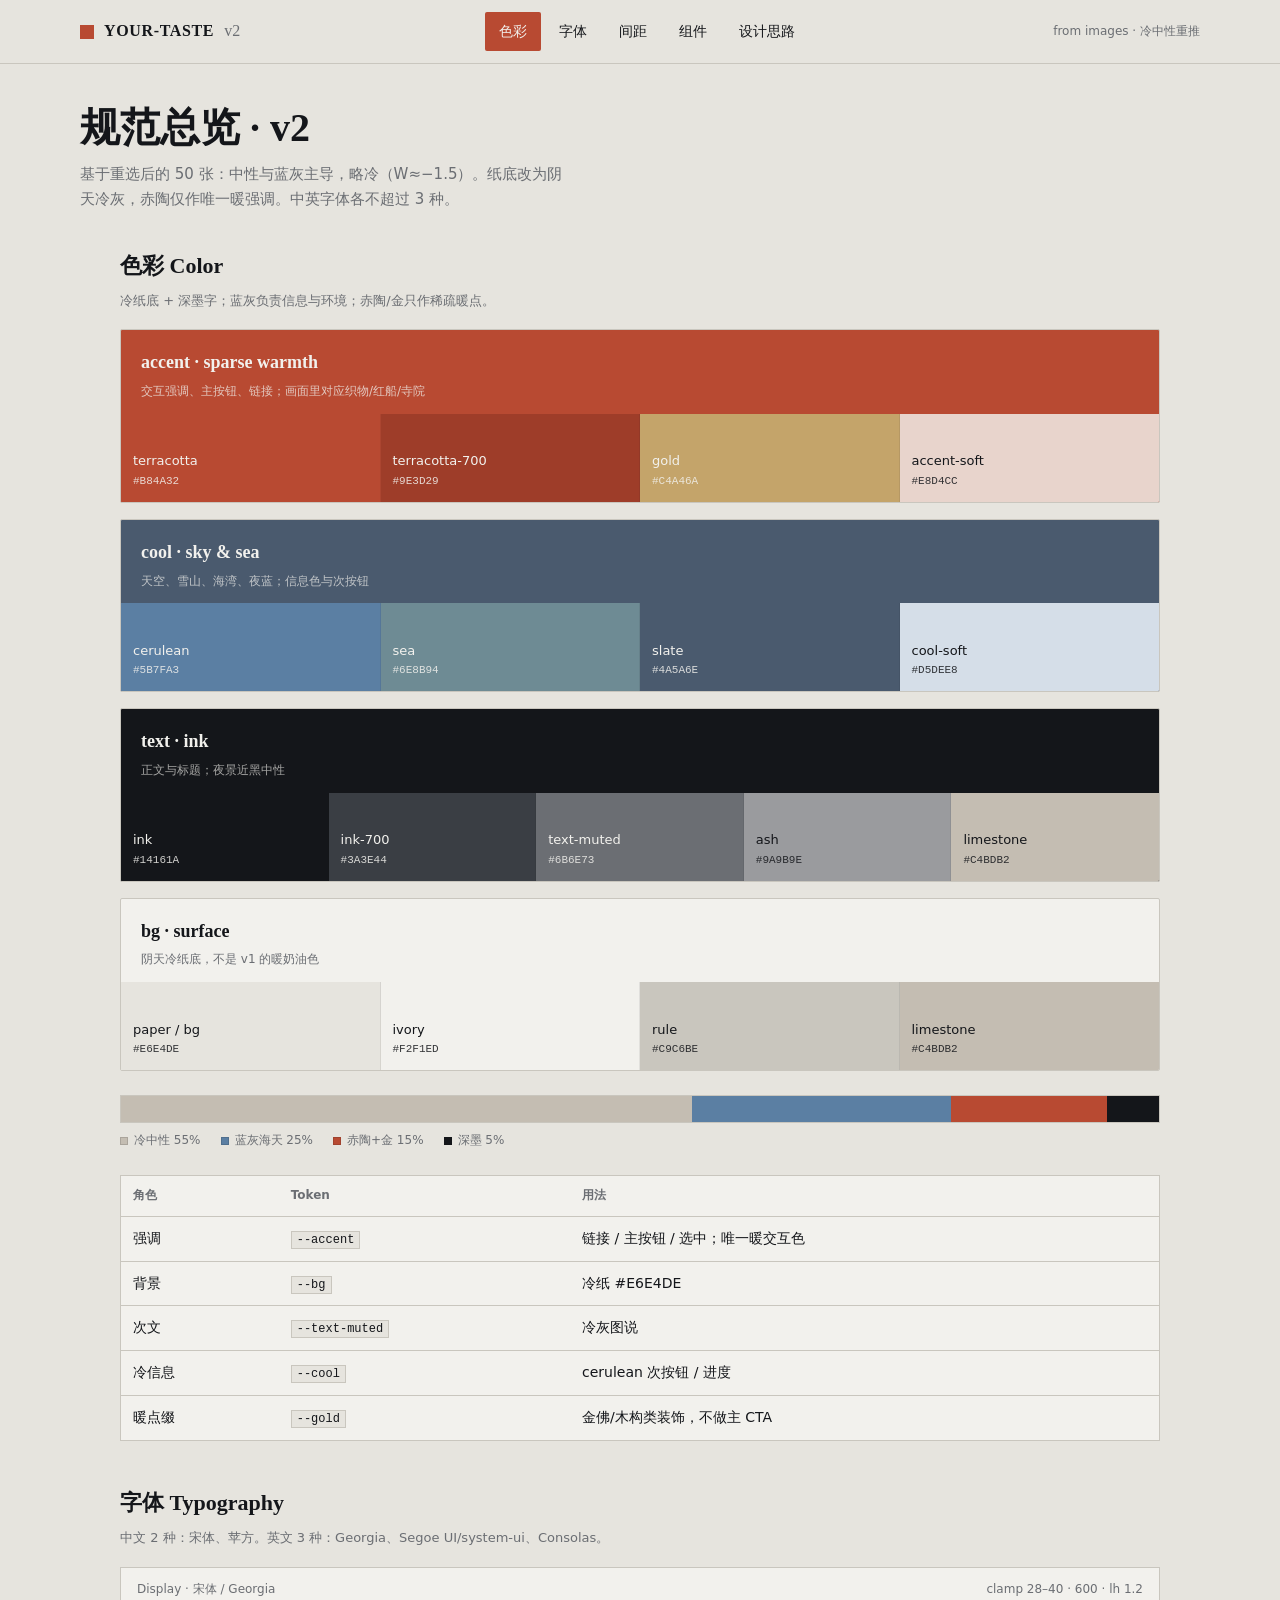
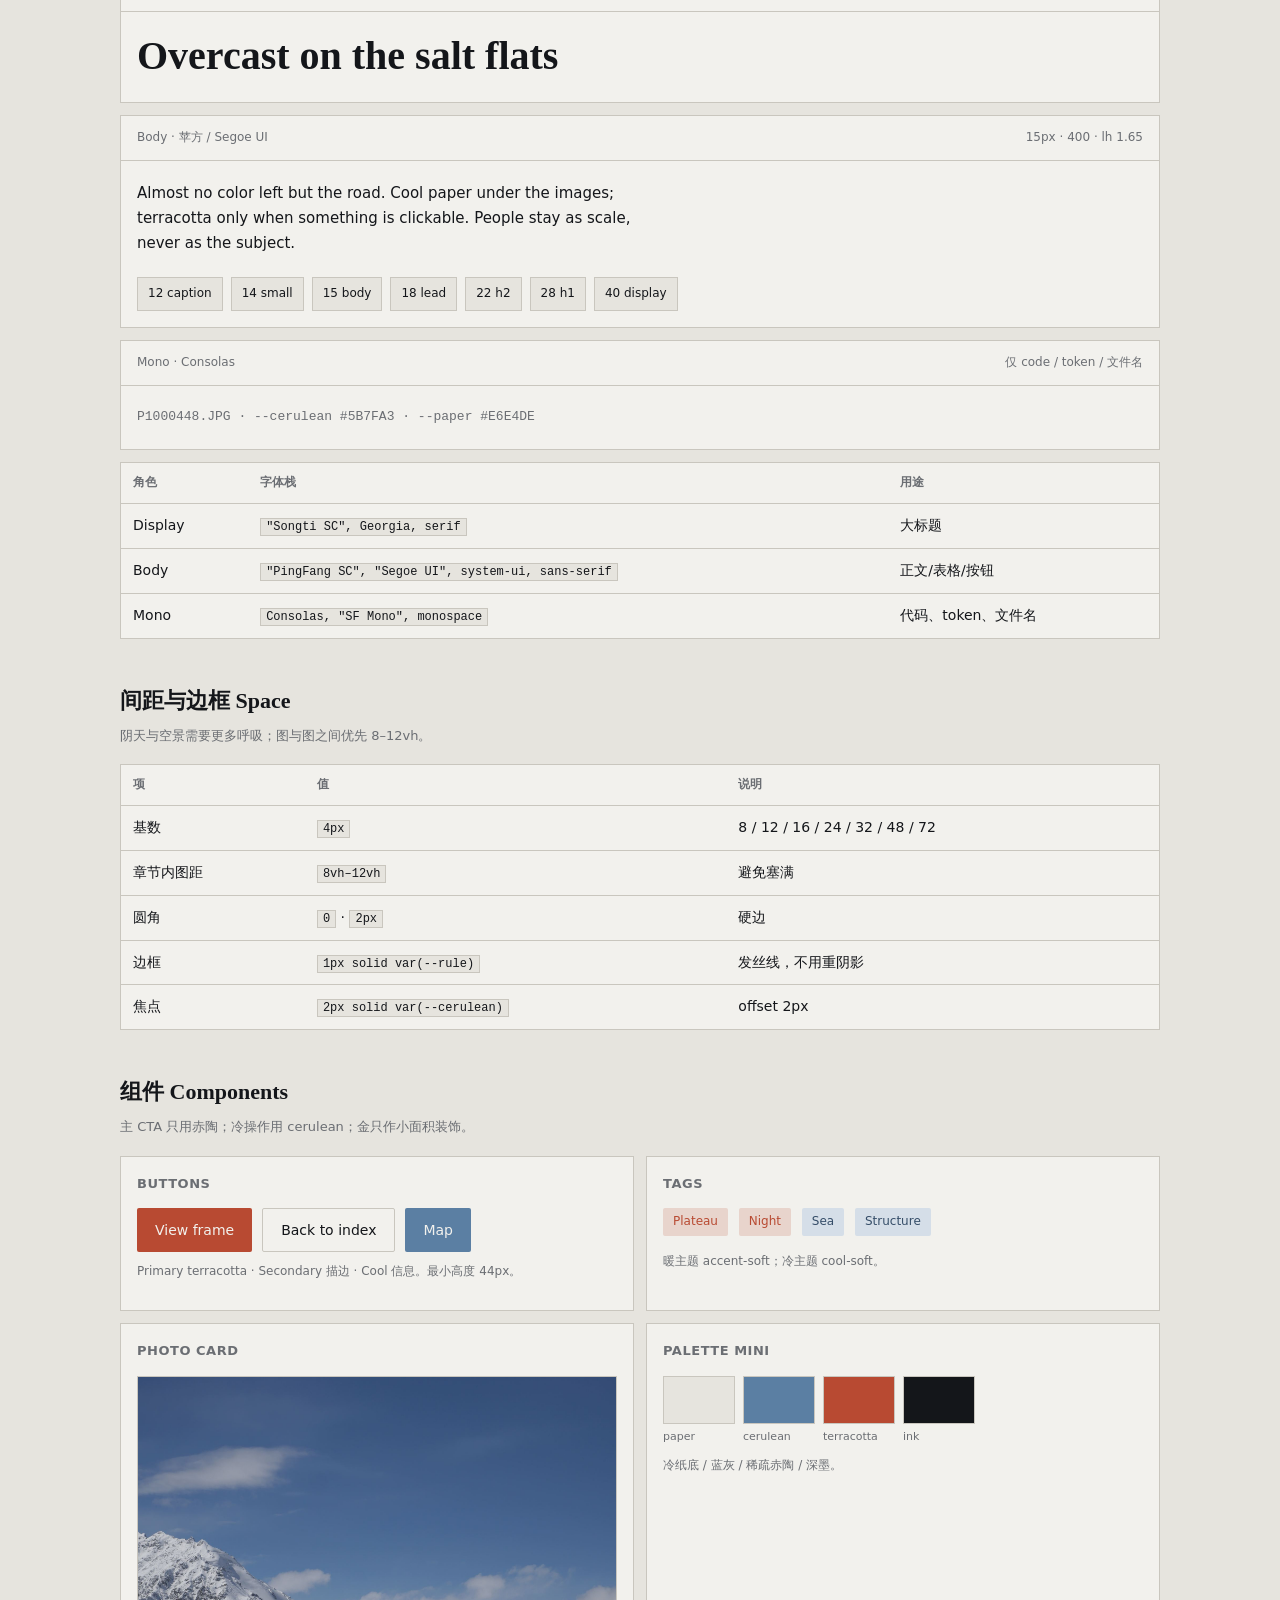
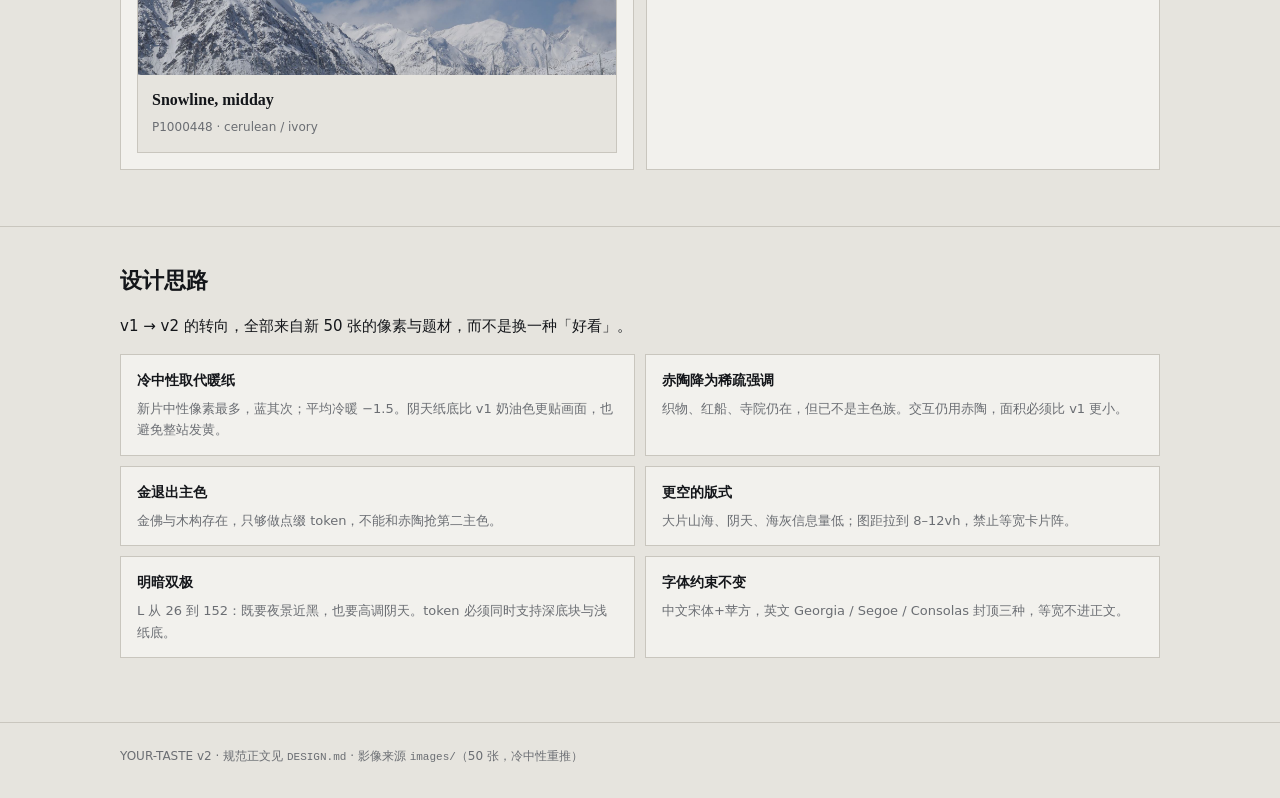
==== commit 7419bb2a: "Rename design system brand to YOUR-TASTE Keep the project and design language under one name; PANA r" ====
--- a/design-system.html
+++ b/design-system.html
@@ -3,7 +3,7 @@
   <head>
     <meta charset="UTF-8" />
     <meta name="viewport" content="width=device-width, initial-scale=1" />
-    <title>PANA GROUND v2 — Design System</title>
+    <title>YOUR-TASTE v2 — Design System</title>
     <style>
       /* 中文 ≤3：宋体、苹方；英文 ≤3：Georgia、Segoe UI/system-ui、Consolas */
       :root {
@@ -530,7 +530,7 @@
     <header class="appbar">
       <div class="wrap appbar-inner">
         <div class="brand">
-          <span class="brand-mark" aria-hidden="true"></span>PANA GROUND <span style="font-weight:500;color:var(--text-muted);letter-spacing:0">v2</span>
+          <span class="brand-mark" aria-hidden="true"></span>YOUR-TASTE <span style="font-weight:500;color:var(--text-muted);letter-spacing:0">v2</span>
         </div>
         <nav class="tabs" aria-label="规范目录">
           <a class="is-active" href="#color">色彩</a>
@@ -928,7 +928,7 @@
 
     <footer>
       <div class="wrap">
-        PANA GROUND v2 · 规范正文见 <code>DESIGN.md</code> · 影像来源
+        YOUR-TASTE v2 · 规范正文见 <code>DESIGN.md</code> · 影像来源
         <code>images/</code>（50 张，冷中性重推）
       </div>
     </footer>
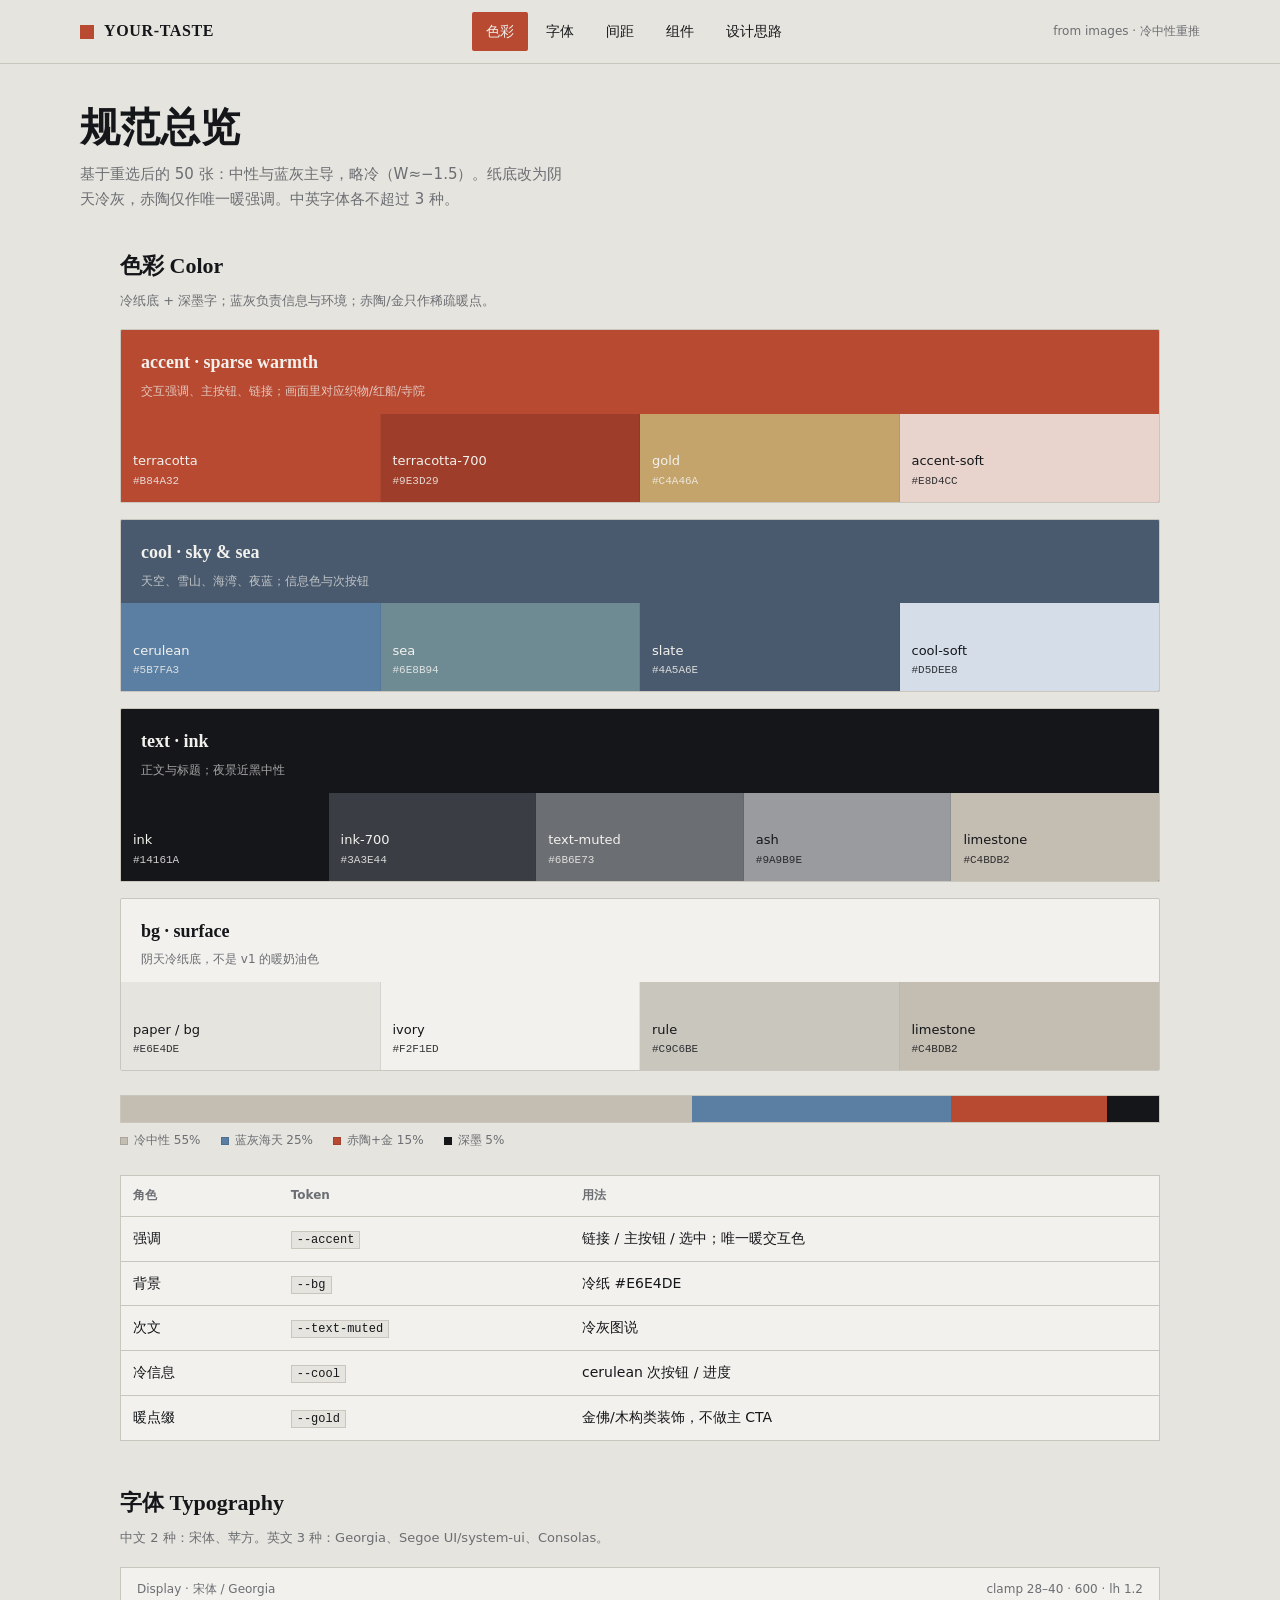
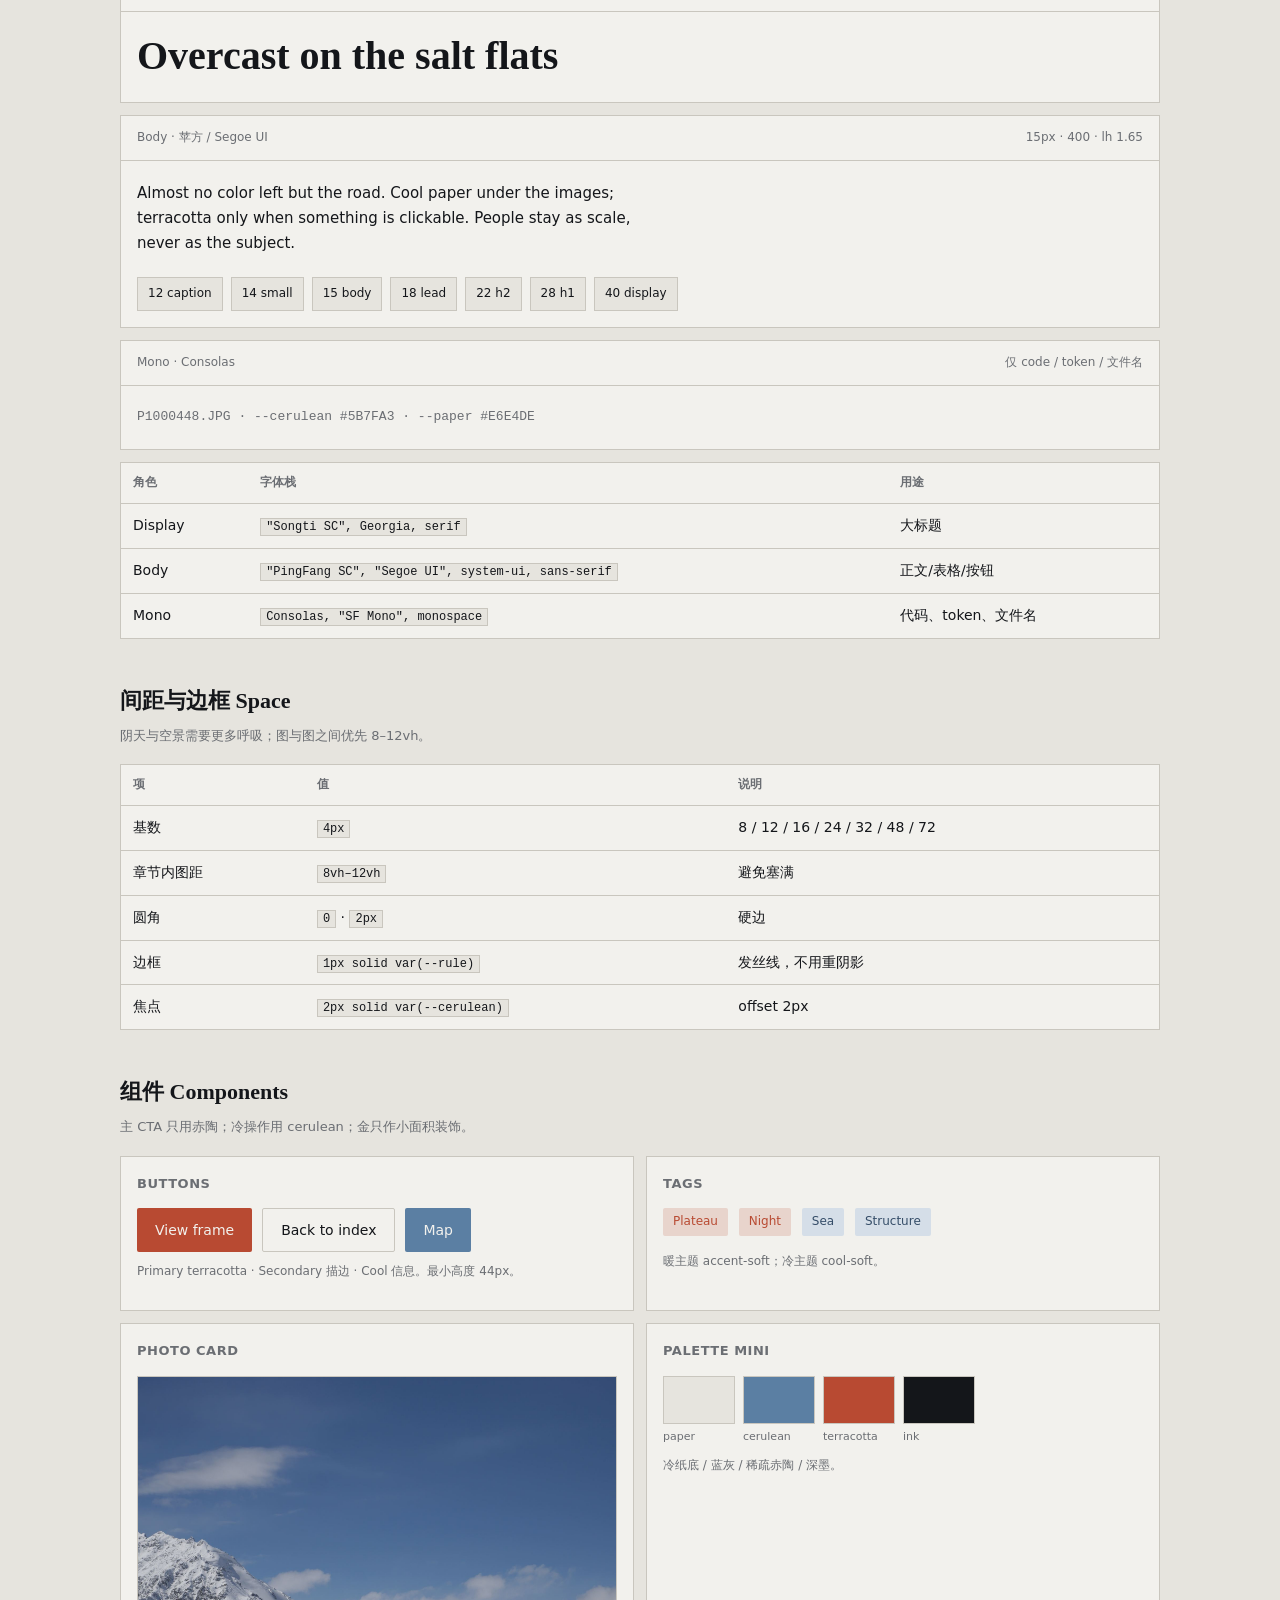
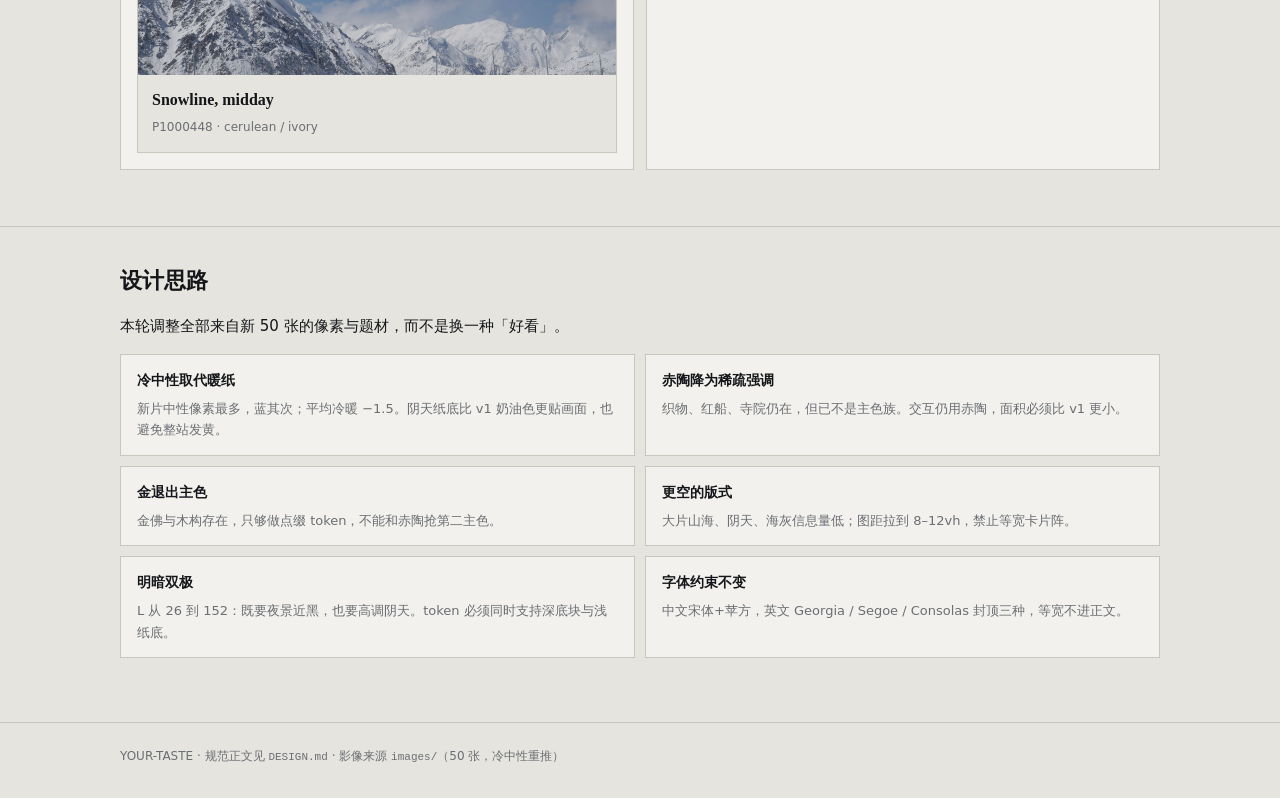
==== commit 1a230481: "Rename project brand to YOUR-TASTE only" ====
--- a/design-system.html
+++ b/design-system.html
@@ -3,7 +3,7 @@
   <head>
     <meta charset="UTF-8" />
     <meta name="viewport" content="width=device-width, initial-scale=1" />
-    <title>YOUR-TASTE v2 — Design System</title>
+    <title>YOUR-TASTE — Design System</title>
     <style>
       /* 中文 ≤3：宋体、苹方；英文 ≤3：Georgia、Segoe UI/system-ui、Consolas */
       :root {
@@ -530,7 +530,7 @@
     <header class="appbar">
       <div class="wrap appbar-inner">
         <div class="brand">
-          <span class="brand-mark" aria-hidden="true"></span>YOUR-TASTE <span style="font-weight:500;color:var(--text-muted);letter-spacing:0">v2</span>
+          <span class="brand-mark" aria-hidden="true"></span>YOUR-TASTE
         </div>
         <nav class="tabs" aria-label="规范目录">
           <a class="is-active" href="#color">色彩</a>
@@ -545,7 +545,7 @@
 
     <main>
       <div class="wrap page-head">
-        <h1>规范总览 · v2</h1>
+        <h1>规范总览</h1>
         <p>
           基于重选后的 50 张：中性与蓝灰主导，略冷（W≈−1.5）。纸底改为阴天冷灰，赤陶仅作唯一暖强调。中英字体各不超过 3 种。
         </p>
@@ -895,7 +895,7 @@
       <section id="rationale" class="rationale">
         <div class="wrap">
           <h2>设计思路</h2>
-          <p>v1 → v2 的转向，全部来自新 50 张的像素与题材，而不是换一种「好看」。</p>
+          <p>本轮调整全部来自新 50 张的像素与题材，而不是换一种「好看」。</p>
           <div class="idea-list">
             <div class="idea">
               <h3>冷中性取代暖纸</h3>
@@ -928,7 +928,7 @@
 
     <footer>
       <div class="wrap">
-        YOUR-TASTE v2 · 规范正文见 <code>DESIGN.md</code> · 影像来源
+        YOUR-TASTE · 规范正文见 <code>DESIGN.md</code> · 影像来源
         <code>images/</code>（50 张，冷中性重推）
       </div>
     </footer>
